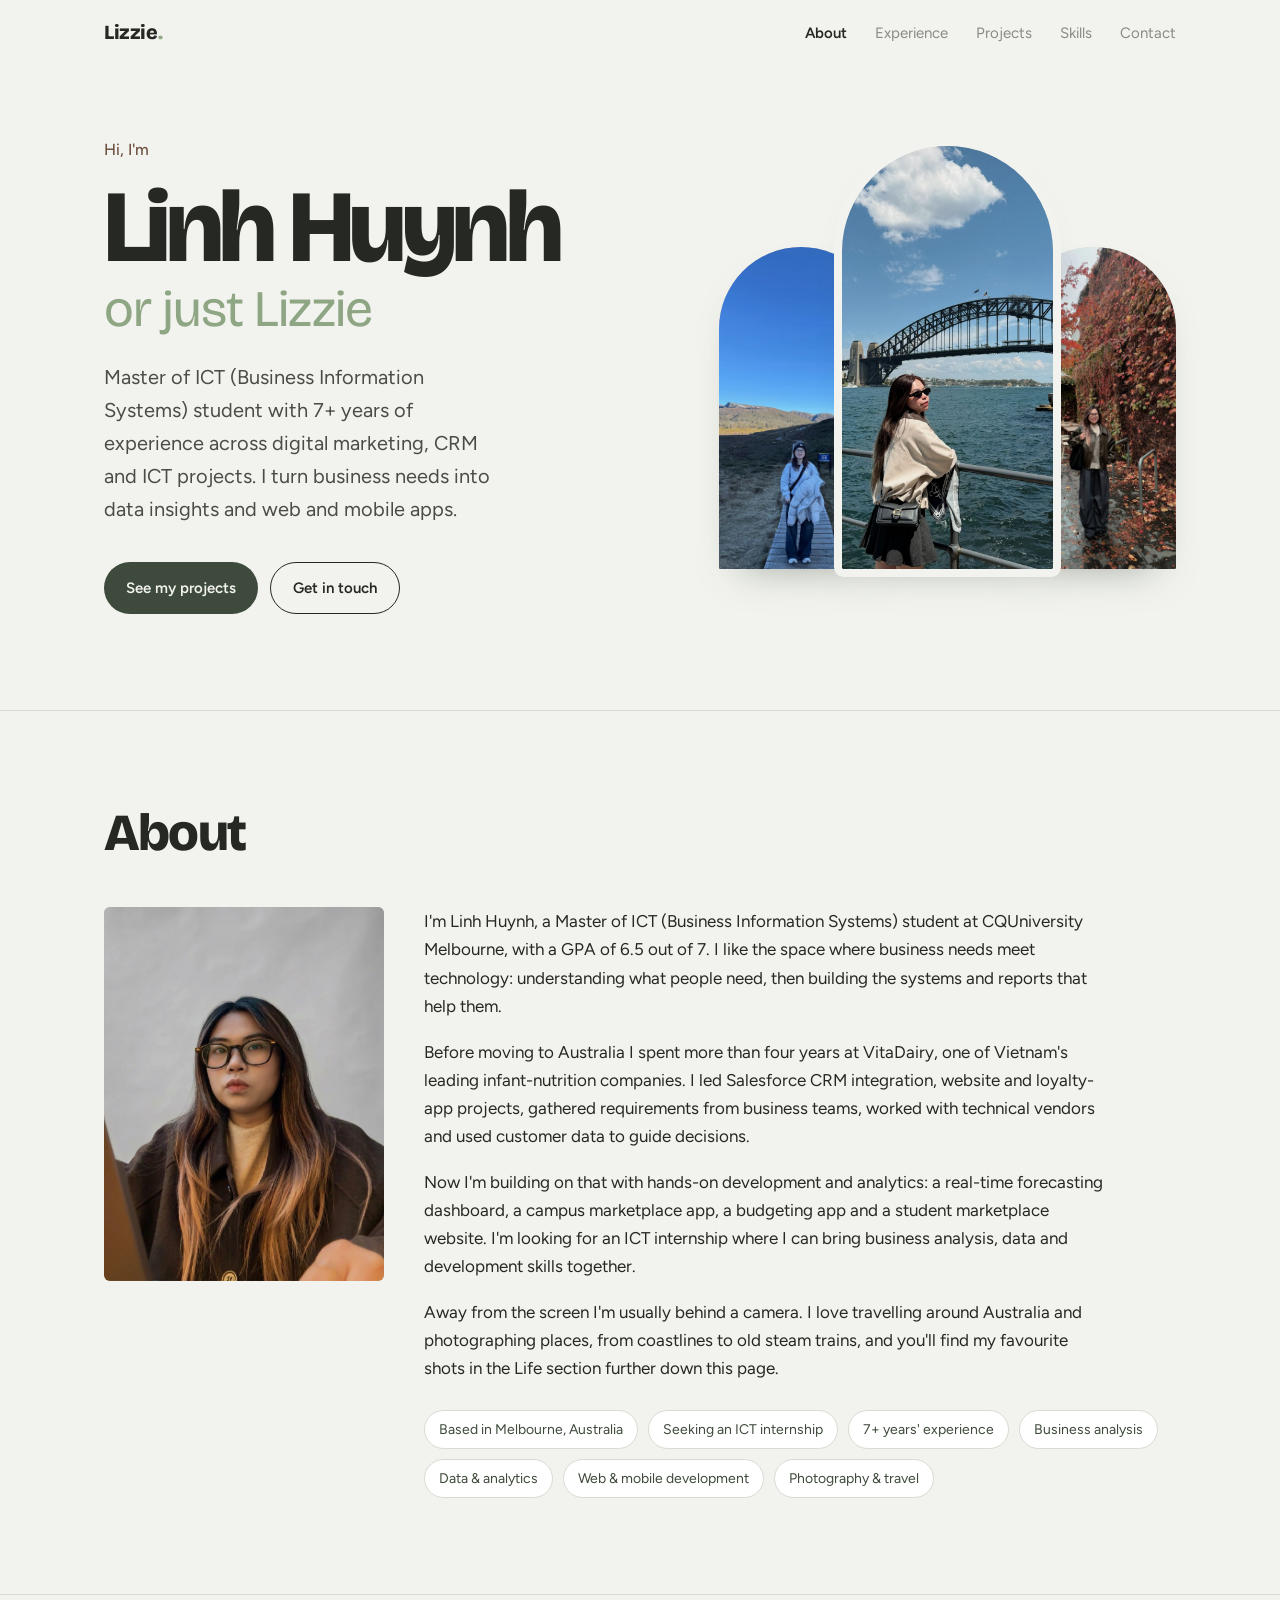
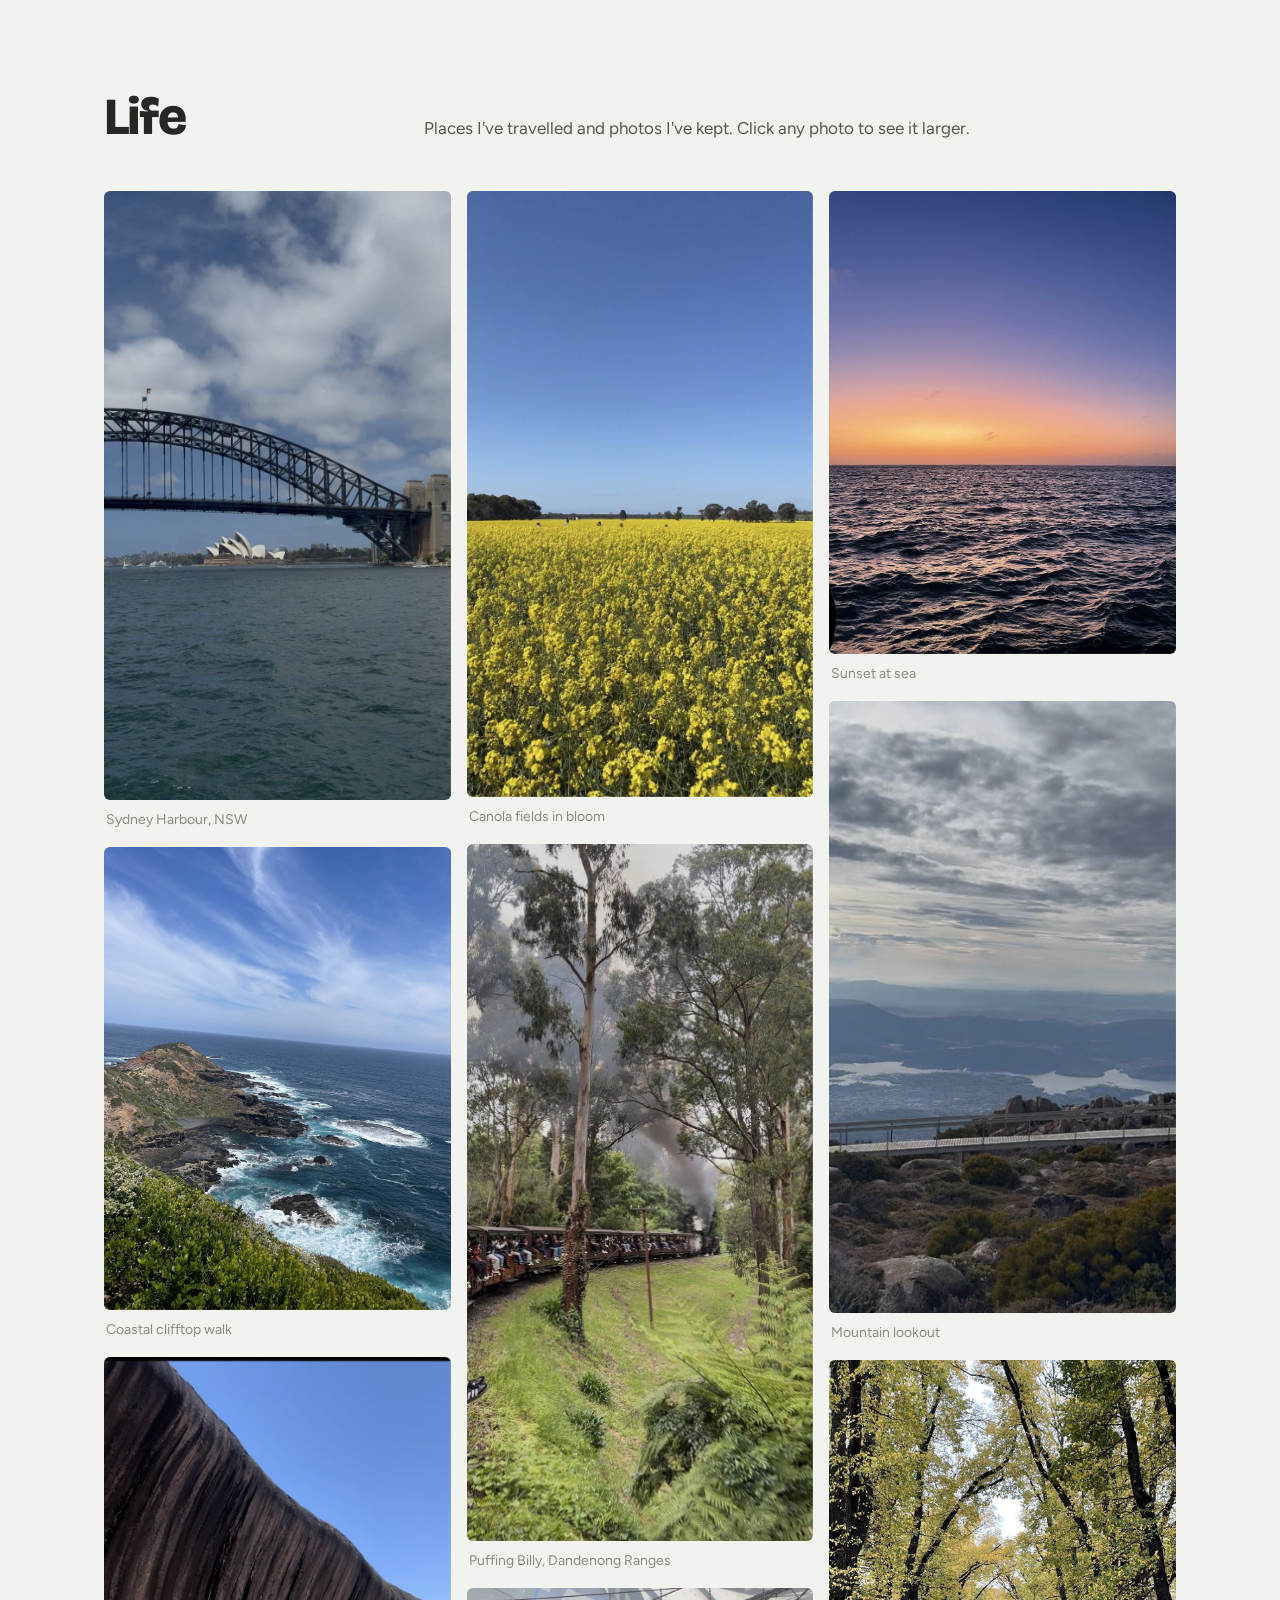
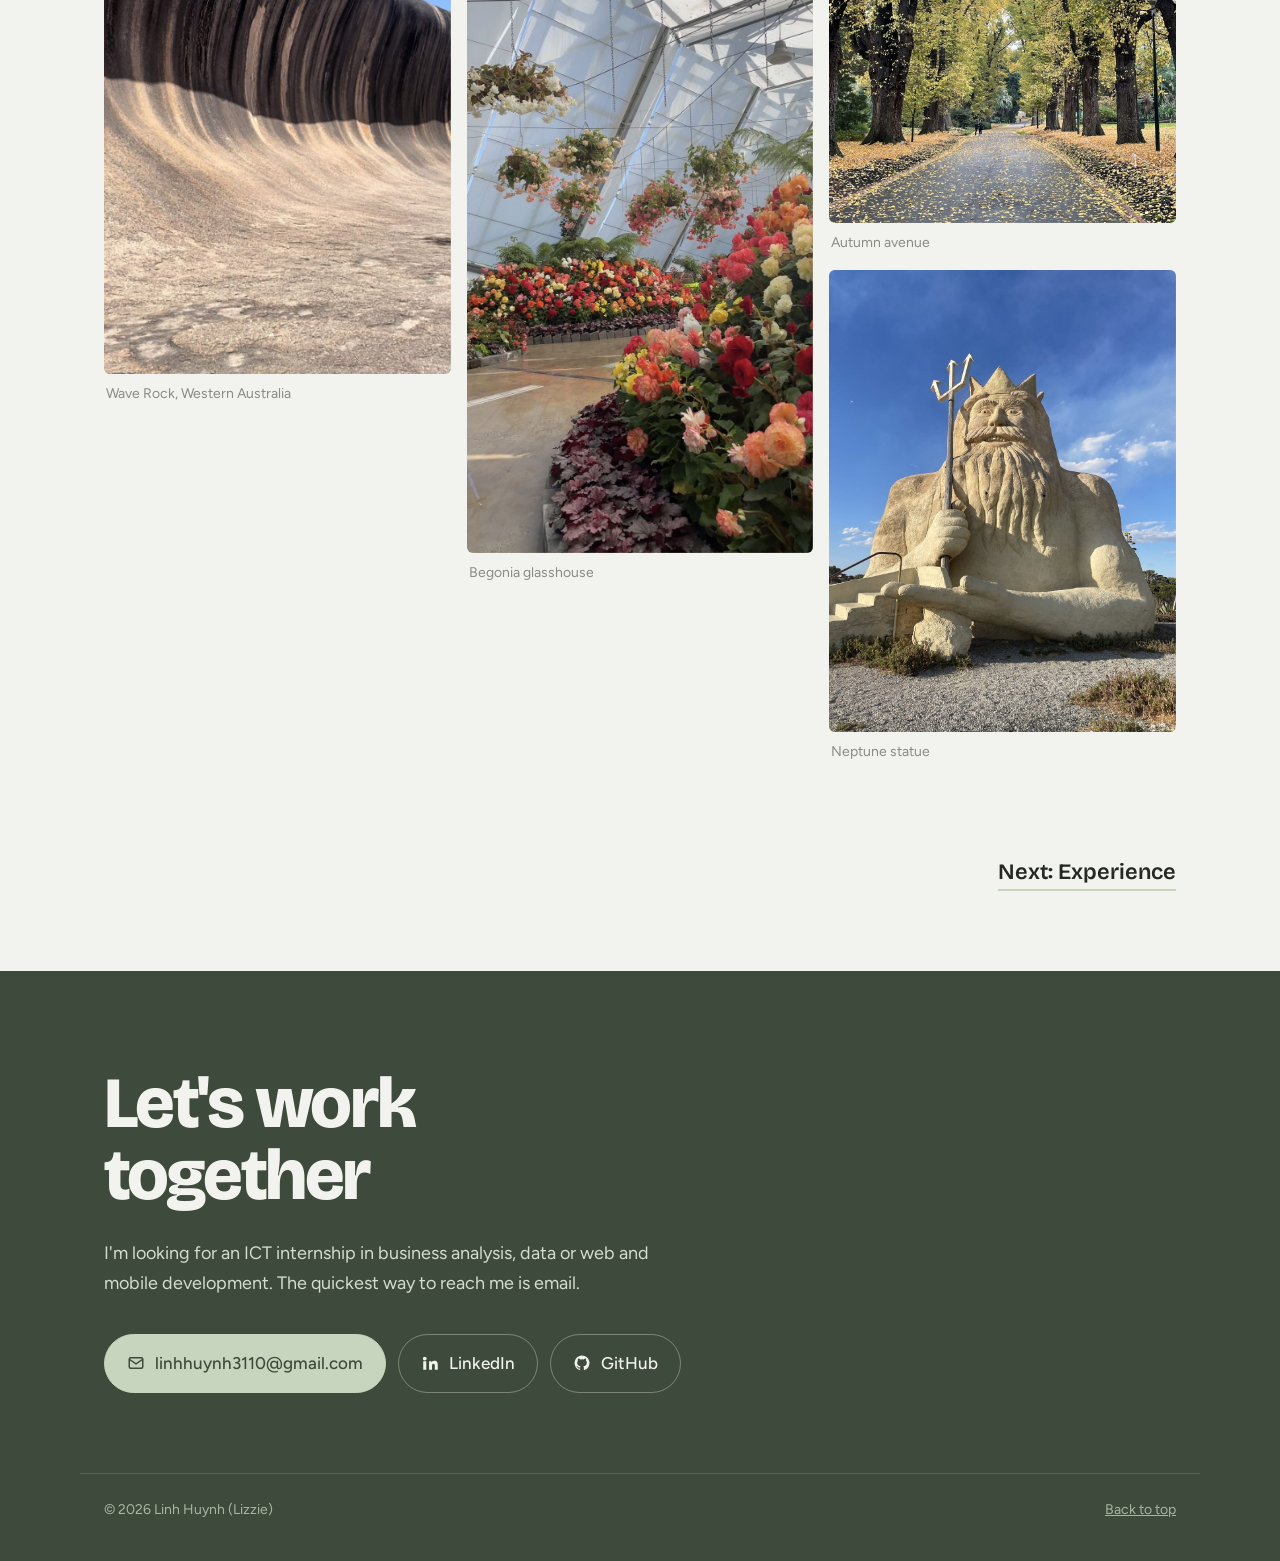
==== index.html @ e629312e "Add portfolio website Co-Authored-By: Claude Opus 5.5 <noreply@anthropic.com> Claude-Session: https:" ====
<!DOCTYPE html>
<html lang="en">
<head>
<meta charset="UTF-8">
<meta name="viewport" content="width=device-width, initial-scale=1">
<title>Linh Huynh (Lizzie) — Information Systems</title>
<meta name="description" content="Linh Huynh (Lizzie), Master of ICT (Business Information Systems) student in Melbourne: business analysis, data analytics, web and mobile development.">
<link rel="preconnect" href="https://fonts.googleapis.com">
<link rel="preconnect" href="https://fonts.gstatic.com" crossorigin>
<link href="https://fonts.googleapis.com/css2?family=Bricolage+Grotesque:opsz,wght@12..96,400;12..96,600;12..96,800&family=Figtree:wght@400;500;600&display=swap" rel="stylesheet">
<link rel="stylesheet" href="styles.css">
</head>
<body>

<header class="top" id="top">
  <nav class="wrap nav" aria-label="Main">
    <a class="logo" href="index.html">Lizzie<span>.</span></a>
    <button class="menu-btn" aria-expanded="false" aria-controls="menu">Menu</button>
    <ul id="menu">
      <li><a href="index.html" aria-current="page">About</a></li>
      <li><a href="experience.html">Experience</a></li>
      <li><a href="projects.html">Projects</a></li>
      <li><a href="skills.html">Skills</a></li>
      <li><a href="#contact">Contact</a></li>
    </ul>
  </nav>
</header>

<main>
  <section class="hero" id="home">
    <div class="wrap hero-grid">
      <div>
        <p class="hello">Hi, I'm</p>
        <h1>Linh Huynh <span class="nick">or just Lizzie</span></h1>
        <p class="lede">Master of ICT (Business Information Systems) student with 7+ years of experience across digital marketing, CRM and ICT projects. I turn business needs into data insights and web and mobile apps.</p>
        <div class="btns">
          <a class="btn primary" href="projects.html">See my projects</a>
          <a class="btn ghost" href="#contact">Get in touch</a>
        </div>
      </div>
      <!-- Replace these three with your favourite photos (put files in an /images folder) -->
      <div class="stack" aria-hidden="true">
        <div class="ph p1"><img src="images/lizzie-sydney.jpg" alt="" style="object-position:38% 50%"></div>
        <div class="ph p2 tone-b"><img src="images/lizzie-mountain.jpg" alt="" style="object-position:50% 60%"></div>
        <div class="ph p3 tone-g"><img src="images/lizzie-autumn.jpg" alt="" style="object-position:50% 55%"></div>
      </div>
    </div>
  </section>

  <section class="block" id="about">
    <div class="wrap">
      <div class="sec-head"><h2>About</h2></div>
      <div class="about-grid">
        <div class="ph tone-b"><img src="images/lizzie.jpg" alt="Portrait of Linh Huynh" style="object-position:50% 35%"></div>
        <div class="about-text">
          <p>I'm Linh Huynh, a Master of ICT (Business Information Systems) student at CQUniversity Melbourne, with a GPA of 6.5 out of 7. I like the space where business needs meet technology: understanding what people need, then building the systems and reports that help them.</p>
          <p>Before moving to Australia I spent more than four years at VitaDairy, one of Vietnam's leading infant-nutrition companies. I led Salesforce CRM integration, website and loyalty-app projects, gathered requirements from business teams, worked with technical vendors and used customer data to guide decisions.</p>
          <p>Now I'm building on that with hands-on development and analytics: a real-time forecasting dashboard, a campus marketplace app, a budgeting app and a student marketplace website. I'm looking for an ICT internship where I can bring business analysis, data and development skills together.</p>
          <p>Away from the screen I'm usually behind a camera. I love travelling around Australia and photographing places, from coastlines to old steam trains, and you'll find my favourite shots in the Life section further down this page.</p>
          <div class="facts">
            <span>Based in Melbourne, Australia</span>
            <span>Seeking an ICT internship</span>
            <span>7+ years' experience</span>
            <span>Business analysis</span>
            <span>Data &amp; analytics</span>
            <span>Web &amp; mobile development</span>
            <span>Photography &amp; travel</span>
          </div>
        </div>
      </div>
    </div>
  </section>

  <section class="block" id="life">
    <div class="wrap">
      <div class="sec-head"><h2>Life</h2><p>Places I've travelled and photos I've kept. Click any photo to see it larger.</p></div>
      <!-- EDIT: change any caption to the exact place. To add a photo, copy a <figure> line. -->
      <div class="gallery">
        <figure><div class="ph"><img src="images/travel-sydney.jpg" alt="Sydney Harbour Bridge and Opera House from the water"></div><figcaption>Sydney Harbour, NSW</figcaption></figure>
        <figure><div class="ph"><img src="images/travel-coast.jpg" alt="Rocky headland and blue ocean under wispy clouds"></div><figcaption>Coastal clifftop walk</figcaption></figure>
        <figure><div class="ph"><img src="images/travel-wave-rock.jpg" alt="Curved striped granite wall of Wave Rock against blue sky"></div><figcaption>Wave Rock, Western Australia</figcaption></figure>
        <figure><div class="ph"><img src="images/travel-canola.jpg" alt="Bright yellow canola field under a clear blue sky"></div><figcaption>Canola fields in bloom</figcaption></figure>
        <figure><div class="ph"><img src="images/travel-puffing-billy.jpg" alt="Steam train curving through tall gum trees and ferns"></div><figcaption>Puffing Billy, Dandenong Ranges</figcaption></figure>
        <figure><div class="ph"><img src="images/travel-begonias.jpg" alt="Glasshouse filled with hanging baskets and beds of begonias"></div><figcaption>Begonia glasshouse</figcaption></figure>
        <figure><div class="ph"><img src="images/travel-sunset.jpg" alt="Orange sunset glow over a dark rippling sea"></div><figcaption>Sunset at sea</figcaption></figure>
        <figure><div class="ph"><img src="images/travel-lookout.jpg" alt="Mountain lookout over a river and hills under grey cloud"></div><figcaption>Mountain lookout</figcaption></figure>
        <figure><div class="ph"><img src="images/travel-avenue.jpg" alt="Avenue of tall trees with autumn leaves on the road"></div><figcaption>Autumn avenue</figcaption></figure>
        <figure><div class="ph"><img src="images/travel-neptune.jpg" alt="Giant sculpted Neptune statue holding a trident"></div><figcaption>Neptune statue</figcaption></figure>
      </div>
    </div>
  </section>

  <div class="wrap next"><a href="experience.html">Next: Experience</a></div>

  <section class="contact contact-end" id="contact">
    <div class="wrap">
      <h2>Let's work together</h2>
      <p>I'm looking for an ICT internship in business analysis, data or web and mobile development. The quickest way to reach me is email.</p>
      <div class="links">
        <a class="mail" href="mailto:linhhuynh3110@gmail.com">
          <svg viewBox="0 0 24 24" fill="none" stroke="currentColor" stroke-width="2"><rect x="3" y="5" width="18" height="14" rx="2"/><path d="m3 7 9 6 9-6"/></svg>
          linhhuynh3110@gmail.com
        </a>
        <a href="https://www.linkedin.com/in/linh-huynh-524731154" target="_blank" rel="noopener">
          <svg viewBox="0 0 24 24" fill="currentColor"><path d="M4.98 3.5a2.5 2.5 0 1 1 0 5 2.5 2.5 0 0 1 0-5ZM3 9.5h4V21H3V9.5Zm7 0h3.8v1.6h.05c.53-1 1.83-2.05 3.77-2.05 4.03 0 4.78 2.65 4.78 6.1V21h-4v-5.1c0-1.22-.02-2.79-1.7-2.79-1.7 0-1.96 1.33-1.96 2.7V21h-4V9.5Z"/></svg>
          LinkedIn
        </a>
        <a href="https://github.com/linhhuynh3110" target="_blank" rel="noopener">
          <svg viewBox="0 0 24 24" fill="currentColor"><path d="M12 2a10 10 0 0 0-3.16 19.49c.5.09.68-.22.68-.48v-1.7c-2.78.6-3.37-1.34-3.37-1.34-.45-1.16-1.11-1.47-1.11-1.47-.91-.62.07-.6.07-.6 1 .07 1.53 1.03 1.53 1.03.9 1.52 2.34 1.08 2.91.83.09-.65.35-1.08.63-1.33-2.22-.25-4.55-1.11-4.55-4.94 0-1.09.39-1.98 1.03-2.68-.1-.25-.45-1.27.1-2.65 0 0 .84-.27 2.75 1.02a9.56 9.56 0 0 1 5 0c1.91-1.29 2.75-1.02 2.75-1.02.55 1.38.2 2.4.1 2.65.64.7 1.03 1.59 1.03 2.68 0 3.84-2.34 4.68-4.57 4.93.36.31.68.92.68 1.85v2.74c0 .27.18.58.69.48A10 10 0 0 0 12 2Z"/></svg>
          GitHub
        </a>
      </div>
    </div>
  </section>
</main>

<footer>
  <div class="wrap">
    <span>© <span class="yr">2026</span> Linh Huynh (Lizzie)</span>
    <a href="#top">Back to top</a>
  </div>
</footer>

<div class="lightbox" id="lightbox" role="dialog" aria-modal="true" aria-label="Photo viewer">
  <button type="button" id="lb-close">Close</button>
  <div class="ph"><span class="hint" id="lb-hint"></span><img id="lb-img" alt=""></div>
  <p id="lb-cap"></p>
</div>

<script src="script.js"></script>
</body>
</html>
---- styles.css ----
:root{
  --paper:#F2F3EE;      /* cool off-white */
  --sage:#C7D5BF;       /* pastel green */
  --sage-deep:#8FA684;
  --moss:#3E4A3B;       /* deep green for text accents */
  --walnut:#6E5140;     /* brown */
  --stone:#8B8A84;      /* grey */
  --ink:#262824;
  --line:#D9DBD2;
  --display:"Bricolage Grotesque", system-ui, sans-serif;
  --body:"Figtree", system-ui, sans-serif;
  --wrap:1120px;
}
*{box-sizing:border-box;margin:0;padding:0}
html{scroll-behavior:smooth}
@media (prefers-reduced-motion:reduce){html{scroll-behavior:auto}*{transition:none!important;animation:none!important}}
body{background:var(--paper);color:var(--ink);font:400 17px/1.65 var(--body);-webkit-font-smoothing:antialiased}
img{display:block;max-width:100%}
a{color:inherit}
:focus-visible{outline:2px solid var(--walnut);outline-offset:3px;border-radius:4px}
.wrap{max-width:var(--wrap);margin:0 auto;padding:0 24px}

/* ---------- nav ---------- */
header.top{position:sticky;top:0;z-index:20;background:rgba(242,243,238,.88);backdrop-filter:blur(10px);border-bottom:1px solid transparent;transition:border-color .2s}
header.top.scrolled{border-color:var(--line)}
.nav{display:flex;align-items:center;justify-content:space-between;height:64px}
.logo{font:800 20px/1 var(--display);text-decoration:none;letter-spacing:-.02em}
.logo span{color:var(--sage-deep)}
.nav ul{display:flex;gap:28px;list-style:none}
.nav ul a{text-decoration:none;font-size:15px;color:var(--stone);transition:color .15s}
.nav ul a:hover{color:var(--ink)}
.menu-btn{display:none;background:none;border:1px solid var(--line);border-radius:8px;padding:8px 12px;font:500 14px var(--body);cursor:pointer;color:var(--ink)}

/* ---------- hero ---------- */
.hero{padding:72px 0 96px}
.hero-grid{display:grid;grid-template-columns:1.1fr .9fr;gap:56px;align-items:center}
.hello{font-size:16px;color:var(--walnut);font-weight:500;margin-bottom:18px}
h1{font:800 clamp(52px,8vw,104px)/.92 var(--display);letter-spacing:-.045em;margin-bottom:28px}
h1 .nick{display:block;font-weight:400;color:var(--sage-deep);font-size:.5em;letter-spacing:-.02em;margin-top:10px}
.lede{font-size:20px;max-width:30ch;color:#4a4c46;margin-bottom:36px}
.btns{display:flex;flex-wrap:wrap;gap:12px}
.btn{display:inline-flex;align-items:center;gap:8px;padding:13px 22px;border-radius:999px;text-decoration:none;font-weight:600;font-size:15px;transition:background .15s,color .15s}
.btn.primary{background:var(--moss);color:var(--paper)}
.btn.primary:hover{background:var(--ink)}
.btn.ghost{border:1.5px solid var(--ink)}
.btn.ghost:hover{background:var(--ink);color:var(--paper)}

/* hero photo stack — the one bold moment */
.stack{position:relative;height:460px}
.stack .ph{position:absolute;border-radius:6px;box-shadow:0 18px 40px -18px rgba(62,74,59,.45);border:8px solid #fff}
.stack .p1{width:62%;height:78%;right:4%;top:0;transform:rotate(3deg)}
.stack .p2{width:52%;height:58%;left:0;bottom:0;transform:rotate(-4deg)}
.stack .p3{width:34%;height:34%;right:0;bottom:-4%;transform:rotate(6deg)}
.stack .ph{animation:settle .9s cubic-bezier(.2,.8,.2,1) both}
.stack .p2{animation-delay:.12s}.stack .p3{animation-delay:.24s}
@keyframes settle{from{opacity:0;transform:translateY(24px) rotate(0)}}

/* photo placeholder: shows tone + filename until a real image loads */
.ph{overflow:hidden;background:var(--sage);position:relative}
.ph.tone-b{background:#D8C7B8}.ph.tone-g{background:#D5D5CF}
.ph img{width:100%;height:100%;object-fit:cover;position:relative;z-index:1}
.ph img.missing{display:none}
.ph .hint{position:absolute;inset:0;display:grid;place-items:center;text-align:center;padding:12px;font-size:12px;color:rgba(38,40,36,.55);line-height:1.4}

/* ---------- sections ---------- */
section.block{padding:96px 0;border-top:1px solid var(--line)}
.sec-head{display:grid;grid-template-columns:280px 1fr;gap:40px;margin-bottom:48px;align-items:baseline}
h2{font:800 clamp(34px,4.4vw,52px)/1 var(--display);letter-spacing:-.035em}
.sec-head p{color:#55574f;max-width:60ch}

/* about */
.about-grid{display:grid;grid-template-columns:280px 1fr;gap:40px}
.about-grid .ph{aspect-ratio:3/4;border-radius:6px}
.about-text p{max-width:62ch;margin-bottom:18px}
.facts{display:flex;flex-wrap:wrap;gap:10px;margin-top:28px}
.facts span{background:#fff;border:1px solid var(--line);padding:7px 14px;border-radius:999px;font-size:14px;color:var(--moss)}

/* experience — a real timeline, so a vertical line is earned */
.timeline{list-style:none;margin-left:320px;border-left:2px solid var(--sage)}
.timeline li{position:relative;padding:0 0 44px 32px}
.timeline li:last-child{padding-bottom:0}
.timeline li::before{content:"";position:absolute;left:-8px;top:8px;width:14px;height:14px;border-radius:50%;background:var(--paper);border:3px solid var(--sage-deep)}
.when{font-size:14px;color:var(--walnut);font-weight:600}
.timeline h3{font:600 22px/1.3 var(--display);letter-spacing:-.01em;margin:4px 0 2px}
.org{color:var(--stone);font-size:15px;margin-bottom:10px}
.timeline p{max-width:62ch;color:#4a4c46}
.points{list-style:none;max-width:64ch}
.points li{position:relative;padding:0 0 6px 18px;color:#4a4c46}
.points li::before{content:"";position:absolute;left:0;top:.72em;width:7px;height:2px;background:var(--sage-deep)}
.meta{font-size:14px;color:var(--stone);margin:-4px 0 10px!important}
.edu{margin:64px 0 0 320px}
.edu-title{font:600 18px var(--display);margin-bottom:20px;padding-bottom:10px;border-bottom:2px solid var(--sage)}
.edu-grid{display:grid;grid-template-columns:1fr 1fr;gap:40px}
.edu h4{font:600 19px/1.3 var(--display);margin:4px 0 2px}
.edu p:last-child{font-size:15px;color:#55574f}

/* projects */
.projects{display:grid;grid-template-columns:repeat(3,1fr);gap:28px}
.project{text-decoration:none;display:flex;flex-direction:column}
.project > .ph,.project .shots{aspect-ratio:4/3;border-radius:6px;margin-bottom:18px;transition:transform .25s}
.project:hover > .ph,.project:hover .shots{transform:translateY(-4px)}
.ph.top img{object-position:top}
.ph.fit{background:#fff;padding:14px}
.ph.fit img{object-fit:contain}
.ph.fit.soft{background:#F1E6E1}
.ph.fit.dark{background:#1E1C26;padding:10px}
.shots{display:grid;gap:10px;overflow:hidden}
.shots.phones{grid-template-columns:1fr 1fr;background:var(--sage);padding:14px;border-radius:6px}
.shots .ph{border-radius:6px;min-height:0}
.projects{grid-template-columns:repeat(3,1fr)}
.project.feature{grid-column:1/-1;display:grid;grid-template-columns:1.4fr 1fr;gap:40px;align-items:center;margin-bottom:24px}
.project.feature .shots{aspect-ratio:auto;grid-template-rows:auto auto;margin-bottom:0;background:var(--sage);padding:14px}
.project.feature .shots .ph{aspect-ratio:16/9;padding:8px}
.project.feature h3{font-size:28px}
.project.feature .info p{font-size:16px}
.kind{font-size:13px;color:var(--walnut);font-weight:600}
.project h3{font:600 22px/1.25 var(--display);letter-spacing:-.01em;margin:4px 0 8px}
.project p{font-size:15px;color:#55574f;margin-bottom:12px}
.tags{display:flex;flex-wrap:wrap;gap:6px;margin-top:auto}
.tags span{font-size:12px;padding:3px 10px;border-radius:999px;background:var(--sage);color:var(--moss)}

/* skills */
.skills{display:grid;grid-template-columns:repeat(3,1fr);gap:40px;margin-left:320px}
.skills h3{font:600 18px var(--display);margin-bottom:14px;padding-bottom:10px;border-bottom:2px solid var(--sage)}
.skills ul{list-style:none}
.skills li{padding:6px 0;color:#4a4c46}

/* life — gallery */
.filters{display:flex;gap:8px;flex-wrap:wrap;margin:-20px 0 32px 320px}
.filters button{font:500 14px var(--body);padding:8px 16px;border-radius:999px;border:1.5px solid var(--line);background:transparent;color:var(--ink);cursor:pointer}
.filters button[aria-pressed="true"]{background:var(--moss);border-color:var(--moss);color:var(--paper)}
.gallery{columns:3 260px;column-gap:16px}
.gallery figure{break-inside:avoid;margin-bottom:16px;cursor:zoom-in}
.gallery figure[hidden]{display:none}
.gallery .ph{border-radius:6px}
.gallery .ph img{height:auto}
.gallery figcaption{font-size:14px;color:var(--stone);padding:8px 2px 0}

.lightbox{position:fixed;inset:0;background:rgba(38,40,36,.92);display:none;align-items:center;justify-content:center;z-index:50;padding:32px;flex-direction:column;gap:14px}
.lightbox.open{display:flex}
.lightbox .ph{width:min(900px,92vw);height:min(70vh,640px);border-radius:6px}
.lightbox .ph img{object-fit:contain;background:#1e1f1c}
.lightbox p{color:#e6e7e1;font-size:15px}
.lightbox button{position:absolute;top:20px;right:24px;background:none;border:1px solid #777;color:#fff;border-radius:999px;padding:8px 16px;font:500 14px var(--body);cursor:pointer}

/* contact */
.contact{background:var(--moss);color:var(--paper);padding:110px 0;border-top:none}
.contact h2{font-size:clamp(44px,7vw,88px);max-width:12ch;margin-bottom:28px}
.contact p{max-width:48ch;color:#d4dccf;margin-bottom:36px;font-size:18px}
.links{display:flex;flex-wrap:wrap;gap:12px}
.links a{display:inline-flex;gap:10px;align-items:center;text-decoration:none;padding:14px 22px;border-radius:999px;border:1.5px solid rgba(242,243,238,.35);font-weight:500;transition:background .15s,color .15s}
.links a:hover{background:var(--paper);color:var(--moss)}
.links a.mail{background:var(--sage);color:var(--moss);border-color:var(--sage)}
.links svg{width:18px;height:18px}
footer{background:var(--moss);color:#a9b5a3;font-size:14px;padding:0 0 40px}
footer .wrap{border-top:1px solid rgba(242,243,238,.15);padding-top:24px;display:flex;justify-content:space-between;flex-wrap:wrap;gap:8px}

/* ---------- responsive ---------- */
@media (max-width:900px){
  .hero-grid{grid-template-columns:1fr}
  .stack{height:380px;max-width:460px}
  .sec-head,.about-grid{grid-template-columns:1fr;gap:20px}
  .about-grid .ph{max-width:240px}
  .timeline,.skills,.filters,.edu{margin-left:0}
  .edu-grid{grid-template-columns:1fr}
  .filters{margin-top:0}
  .projects{grid-template-columns:1fr 1fr}
  .project.feature{grid-template-columns:1fr;gap:20px}
  .skills{grid-template-columns:1fr 1fr}
}
@media (max-width:640px){
  body{font-size:16px}
  .nav ul{display:none;position:absolute;top:64px;left:0;right:0;background:var(--paper);flex-direction:column;gap:0;border-bottom:1px solid var(--line);padding:8px 24px 16px}
  .nav ul.open{display:flex}
  .nav ul a{display:block;padding:10px 0;font-size:17px}
  .menu-btn{display:block}
  .hero{padding:40px 0 72px}
  .stack{height:320px}
  section.block{padding:72px 0}
  .projects,.skills{grid-template-columns:1fr}
}

/* ---------- multi-page ---------- */
main > section.block:first-child{border-top:none;padding-top:64px}
.page-contact .contact{min-height:calc(100vh - 64px - 64px);display:flex;align-items:center}
.page-contact .contact > .wrap{width:100%}
.next{display:flex;justify-content:flex-end;padding-bottom:80px}
.next a{font:600 22px var(--display);text-decoration:none;border-bottom:2px solid var(--sage);padding-bottom:4px}
.next a:hover{border-color:var(--walnut)}
.nav ul a[aria-current="page"]{color:var(--ink);font-weight:600}
footer.plain{background:transparent;color:var(--stone)}
footer.plain .wrap{border-top-color:var(--line)}
/* intro photos: overlapping arches */
.stack .ph{border:0;border-radius:999px 999px 16px 16px;box-shadow:0 20px 40px -24px rgba(62,74,59,.5)}
.stack .p1{width:46%;height:92%;left:27%;right:auto;top:0;bottom:auto;z-index:2;outline:8px solid var(--paper);transform:none}
.stack .p2{width:36%;height:70%;left:0;top:22%;bottom:auto;z-index:1;transform:none}
.stack .p3{width:36%;height:70%;right:0;left:auto;top:22%;bottom:auto;z-index:1;transform:none}
@keyframes settle{from{opacity:0;transform:translateY(24px)}}
/* experience: career line */
.metro{position:relative;padding-top:56px}
.zones{position:absolute;top:0;left:0;right:0;display:grid;grid-template-columns:1fr 1fr}
.zone{justify-self:start;font-size:13px;font-weight:600;color:var(--walnut);padding:6px 14px;border-radius:999px;background:#fff;border:1px solid var(--line)}
.zones .zone:last-child{margin-left:12px}
.metro::after{content:"";position:absolute;left:50%;top:0;height:240px;border-left:2px dashed var(--sage-deep);pointer-events:none}
.track{position:absolute;left:calc(100%/12);right:calc(100%/12);top:77px;height:10px;border-radius:10px;background:var(--moss)}
.stops{list-style:none;display:grid;grid-template-columns:repeat(6,1fr);position:relative}
.stop-btn{all:unset;box-sizing:border-box;display:flex;flex-direction:column;align-items:center;text-align:center;width:100%;padding:0 8px 12px;cursor:pointer;border-radius:12px}
.stop-btn:focus-visible{outline:2px solid var(--walnut);outline-offset:2px}
.dot{width:28px;height:28px;margin:12px 0 14px;border-radius:50%;background:var(--paper);border:5px solid var(--moss);position:relative;z-index:1;transition:transform .2s,background .2s}
.stu .dot{border-color:var(--walnut)}
.big .dot{width:44px;height:44px;margin:4px 0 6px;background:var(--sage)}
.stop-btn:hover .dot{transform:scale(1.12)}
.stop-btn[aria-pressed="true"] .dot{background:var(--walnut);border-color:var(--walnut);transform:scale(1.15)}
.stu .stop-btn[aria-pressed="true"] .dot{background:var(--moss);border-color:var(--moss)}
.stop-yr{font:800 28px/1 var(--display);letter-spacing:-.02em;margin-bottom:6px}
.stop-title{font:600 15px/1.3 var(--display)}
.stop-org{font-size:13px;color:var(--stone);margin-top:4px}
.stop-btn[aria-pressed="true"] .stop-title{color:var(--walnut)}
.stop-detail{display:none}
.stop-panel{margin-top:28px;background:#fff;border-radius:16px;padding:28px 32px;border-left:5px solid var(--moss);max-width:820px;margin-left:auto;margin-right:auto}
.stop-panel h3{font:600 24px/1.25 var(--display);margin:4px 0 2px}
.stop-panel .org{color:var(--stone);margin-bottom:14px}
.stop-intro{max-width:64ch;margin-bottom:12px}
.key-row{display:flex;gap:18px;justify-content:center;margin-top:18px;font-size:13px;color:var(--stone)}
@media (max-width:760px){
  .metro{padding-top:0}
  .zones,.metro::after,.track,.stop-panel{display:none}
  .stops{grid-template-columns:1fr;border-left:6px solid var(--moss);margin-left:14px}
  .stop{padding:0 0 28px 26px;position:relative}
  .stop.moved{margin-top:28px}
  .stop.moved::before{content:"Moved to Melbourne";position:absolute;top:-30px;left:20px;font-size:12px;font-weight:600;color:var(--walnut)}
  .stop-btn{align-items:flex-start;text-align:left;padding:0;cursor:default}
  .dot,.big .dot{position:absolute;left:-23px;top:-2px;margin:0;width:24px;height:24px}
  .stop-yr{display:none}
  .stop-title,.stop-org{display:none}
  .stop-detail{display:block}
  .stop-detail h3{font:600 19px/1.3 var(--display);margin:2px 0}
  .stop-detail .when{font-size:13px}
}
/* skills: icon cards with logo tags */
.skill-cards{display:grid;grid-template-columns:repeat(3,1fr);gap:16px}
.skill-card{background:#fff;border-radius:16px;padding:26px}
.skill-icon{width:50px;height:50px;border-radius:12px;background:var(--sage);color:var(--moss);display:grid;place-items:center;margin-bottom:16px}
.skill-icon svg{width:26px;height:26px}
.skill-card h3{font:600 20px var(--display);margin-bottom:14px}
.chips{list-style:none;display:flex;flex-wrap:wrap;gap:7px}
.chips li{display:inline-flex;align-items:center;gap:7px;font-size:14px;padding:6px 12px;border-radius:999px;border:1px solid var(--line);color:#3f413b;background:var(--paper)}
.chips svg{width:15px;height:15px;fill:var(--moss);flex:none}
@media (max-width:900px){.skill-cards{grid-template-columns:1fr 1fr}}
@media (max-width:640px){.skill-cards{grid-template-columns:1fr}}
/* projects: device mockups */
.proj-grid{display:grid;grid-template-columns:1fr 1fr;gap:48px 32px}
.stage{border-radius:18px;padding:36px 24px 18px;margin-bottom:20px;display:flex;flex-direction:column;align-items:center;gap:18px}
.stage.sage{background:var(--sage)}.stage.brown{background:#D8C7B8}
.laptop{width:88%}
.laptop .screen{background:#232421;border-radius:12px 12px 0 0;padding:10px 10px 12px;aspect-ratio:16/10}
.laptop .screen img{width:100%;height:100%;object-fit:cover;object-position:top;border-radius:4px;background:#fff}
.laptop .base{height:14px;background:linear-gradient(#cfd0ca,#a9aaa4);border-radius:0 0 14px 14px;margin:0 -7%}
.phone{width:200px;aspect-ratio:9/19;border:9px solid #232421;border-radius:30px;overflow:hidden;background:#232421;box-shadow:0 20px 40px -24px rgba(0,0,0,.5)}
.phone img{width:100%;height:100%;object-fit:cover;object-position:top}
.dev-img{transition:opacity .2s}
.laptop.fit .screen img{object-fit:contain}
.phone.fit img{object-fit:contain;object-position:center}
.phone.dark{background:#1E1C26}.phone.dark img{background:#1E1C26}
.thumbs{display:flex;gap:8px;flex-wrap:wrap;justify-content:center}
.thumb{width:58px;height:40px;padding:0;border:2px solid transparent;border-radius:6px;overflow:hidden;cursor:pointer;background:#fff;opacity:.7;transition:opacity .15s,border-color .15s}
.phone ~ .thumbs .thumb{width:34px;height:58px}
.thumb img{width:100%;height:100%;object-fit:cover;object-position:top}
.thumb:hover{opacity:1}
.thumb[aria-pressed="true"]{border-color:var(--moss);opacity:1}
.proj h3{font:600 26px/1.2 var(--display);letter-spacing:-.01em;margin:4px 0 2px}
.proj > p{color:#4a4c46;margin-bottom:12px;max-width:62ch}
.proj .meta{color:var(--stone)!important;font-size:14px;margin-bottom:10px!important}
.proj-link{display:inline-block;margin-top:14px;font-weight:600;text-decoration:none;border-bottom:2px solid var(--sage);padding-bottom:2px}
.proj-link:hover{border-color:var(--walnut)}
.proj.wide{grid-column:1/-1;display:grid;grid-template-columns:1fr 1fr;gap:32px;align-items:center}
.proj.wide .stage{margin-bottom:0}
.proj-info > p{color:#4a4c46;margin-bottom:12px;max-width:62ch}
.tablet{width:min(360px,90%);aspect-ratio:3/4;border:12px solid #232421;border-radius:28px;overflow:hidden;background:#fff;box-shadow:0 20px 40px -24px rgba(0,0,0,.5)}
.tablet img{width:100%;height:100%;object-fit:contain;background:#fff}
.tablet ~ .thumbs .thumb{width:46px;height:58px}
@media (max-width:900px){.proj-grid{grid-template-columns:1fr}.proj.wide{grid-template-columns:1fr;gap:20px}}
.contact-end{padding:96px 0 80px}
.contact-end h2{font-size:clamp(40px,6vw,72px)}
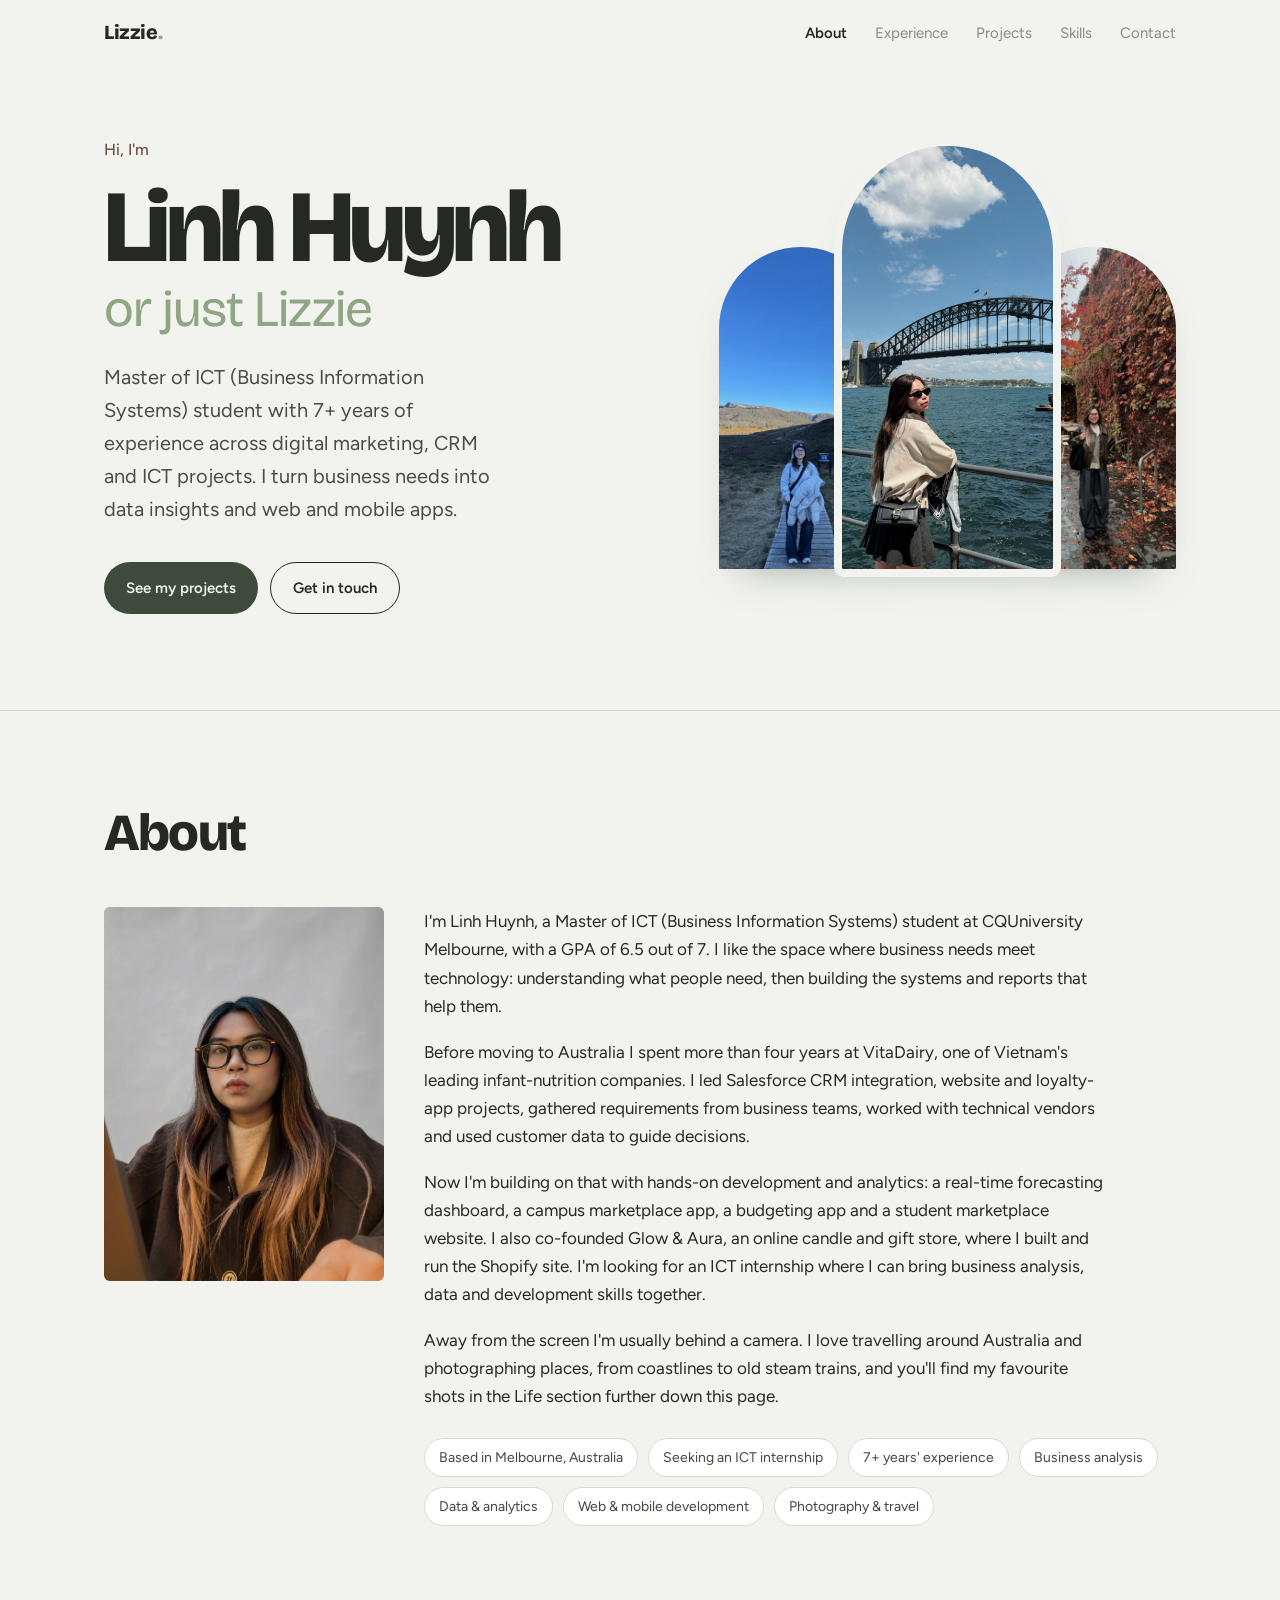
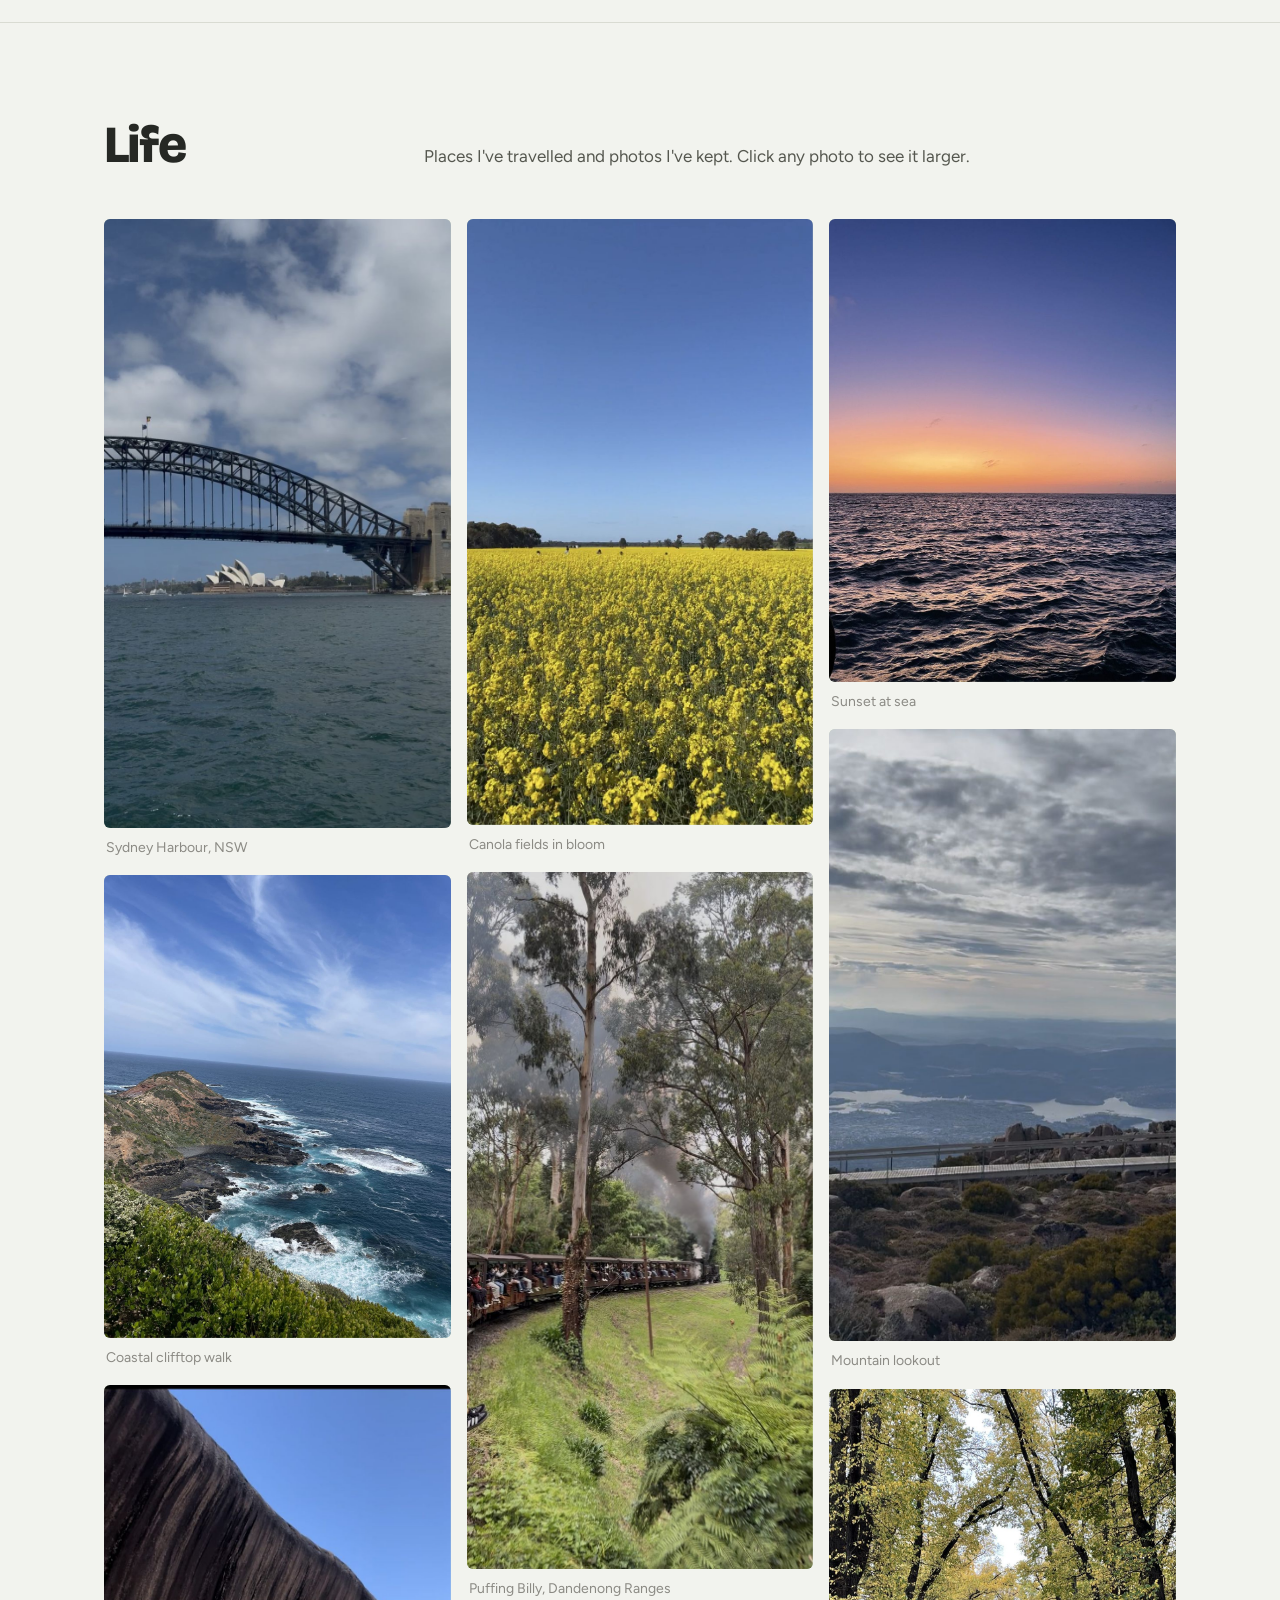
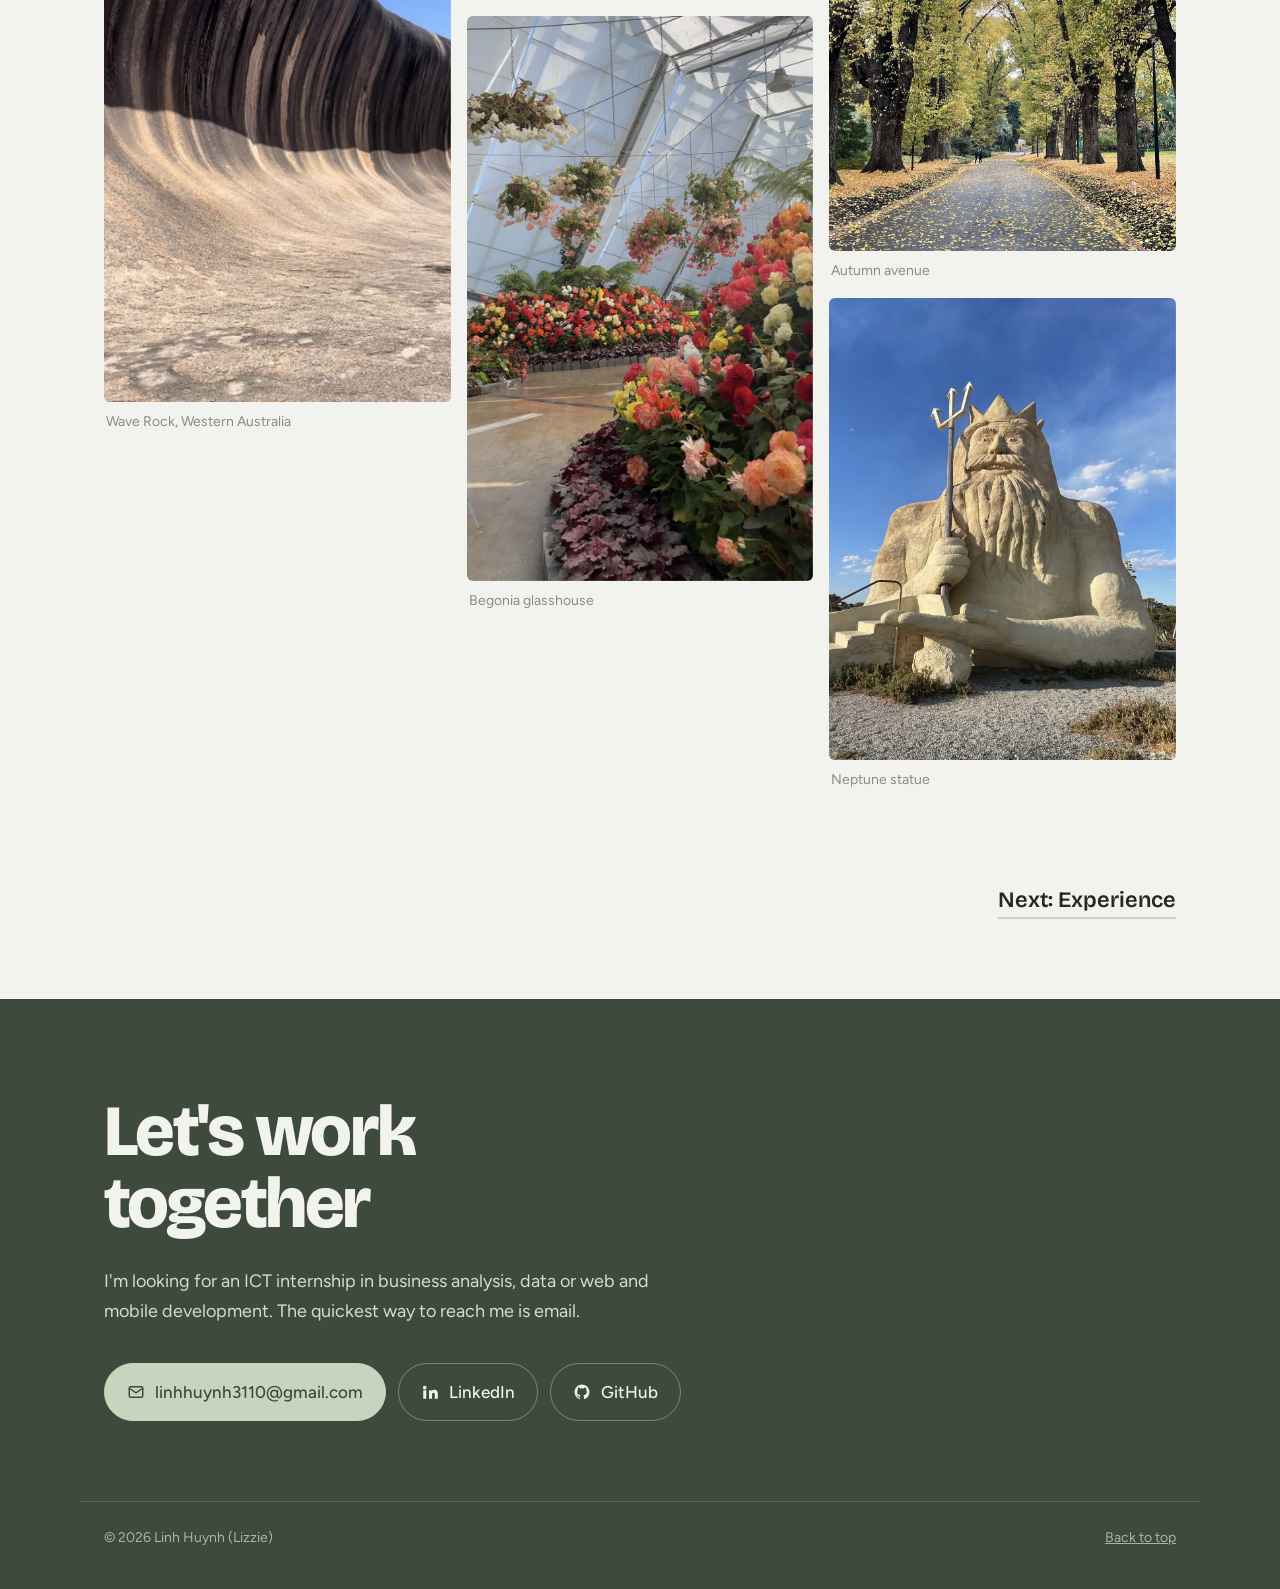
==== commit 12a61a4b: "Add Glow & Aura co-founder role, Shopify skill Co-Authored-By: Claude Opus 5.5 <noreply@anthropic.co" ====
--- a/index.html
+++ b/index.html
@@ -55,7 +55,7 @@
         <div class="about-text">
           <p>I'm Linh Huynh, a Master of ICT (Business Information Systems) student at CQUniversity Melbourne, with a GPA of 6.5 out of 7. I like the space where business needs meet technology: understanding what people need, then building the systems and reports that help them.</p>
           <p>Before moving to Australia I spent more than four years at VitaDairy, one of Vietnam's leading infant-nutrition companies. I led Salesforce CRM integration, website and loyalty-app projects, gathered requirements from business teams, worked with technical vendors and used customer data to guide decisions.</p>
-          <p>Now I'm building on that with hands-on development and analytics: a real-time forecasting dashboard, a campus marketplace app, a budgeting app and a student marketplace website. I'm looking for an ICT internship where I can bring business analysis, data and development skills together.</p>
+          <p>Now I'm building on that with hands-on development and analytics: a real-time forecasting dashboard, a campus marketplace app, a budgeting app and a student marketplace website. I also co-founded Glow &amp; Aura, an online candle and gift store, where I built and run the Shopify site. I'm looking for an ICT internship where I can bring business analysis, data and development skills together.</p>
           <p>Away from the screen I'm usually behind a camera. I love travelling around Australia and photographing places, from coastlines to old steam trains, and you'll find my favourite shots in the Life section further down this page.</p>
           <div class="facts">
             <span>Based in Melbourne, Australia</span>
--- a/styles.css
+++ b/styles.css
@@ -198,12 +198,12 @@
 @keyframes settle{from{opacity:0;transform:translateY(24px)}}
 /* experience: career line */
 .metro{position:relative;padding-top:56px}
-.zones{position:absolute;top:0;left:0;right:0;display:grid;grid-template-columns:1fr 1fr}
+.zones{position:absolute;top:0;left:0;right:0;display:grid;grid-template-columns:3fr 4fr}
 .zone{justify-self:start;font-size:13px;font-weight:600;color:var(--walnut);padding:6px 14px;border-radius:999px;background:#fff;border:1px solid var(--line)}
 .zones .zone:last-child{margin-left:12px}
-.metro::after{content:"";position:absolute;left:50%;top:0;height:240px;border-left:2px dashed var(--sage-deep);pointer-events:none}
-.track{position:absolute;left:calc(100%/12);right:calc(100%/12);top:77px;height:10px;border-radius:10px;background:var(--moss)}
-.stops{list-style:none;display:grid;grid-template-columns:repeat(6,1fr);position:relative}
+.metro::after{content:"";position:absolute;left:calc(100%*3/7);top:0;height:240px;border-left:2px dashed var(--sage-deep);pointer-events:none}
+.track{position:absolute;left:calc(100%/14);right:calc(100%/14);top:77px;height:10px;border-radius:10px;background:var(--moss)}
+.stops{list-style:none;display:grid;grid-template-columns:repeat(7,1fr);position:relative}
 .stop-btn{all:unset;box-sizing:border-box;display:flex;flex-direction:column;align-items:center;text-align:center;width:100%;padding:0 8px 12px;cursor:pointer;border-radius:12px}
 .stop-btn:focus-visible{outline:2px solid var(--walnut);outline-offset:2px}
 .dot{width:28px;height:28px;margin:12px 0 14px;border-radius:50%;background:var(--paper);border:5px solid var(--moss);position:relative;z-index:1;transition:transform .2s,background .2s}
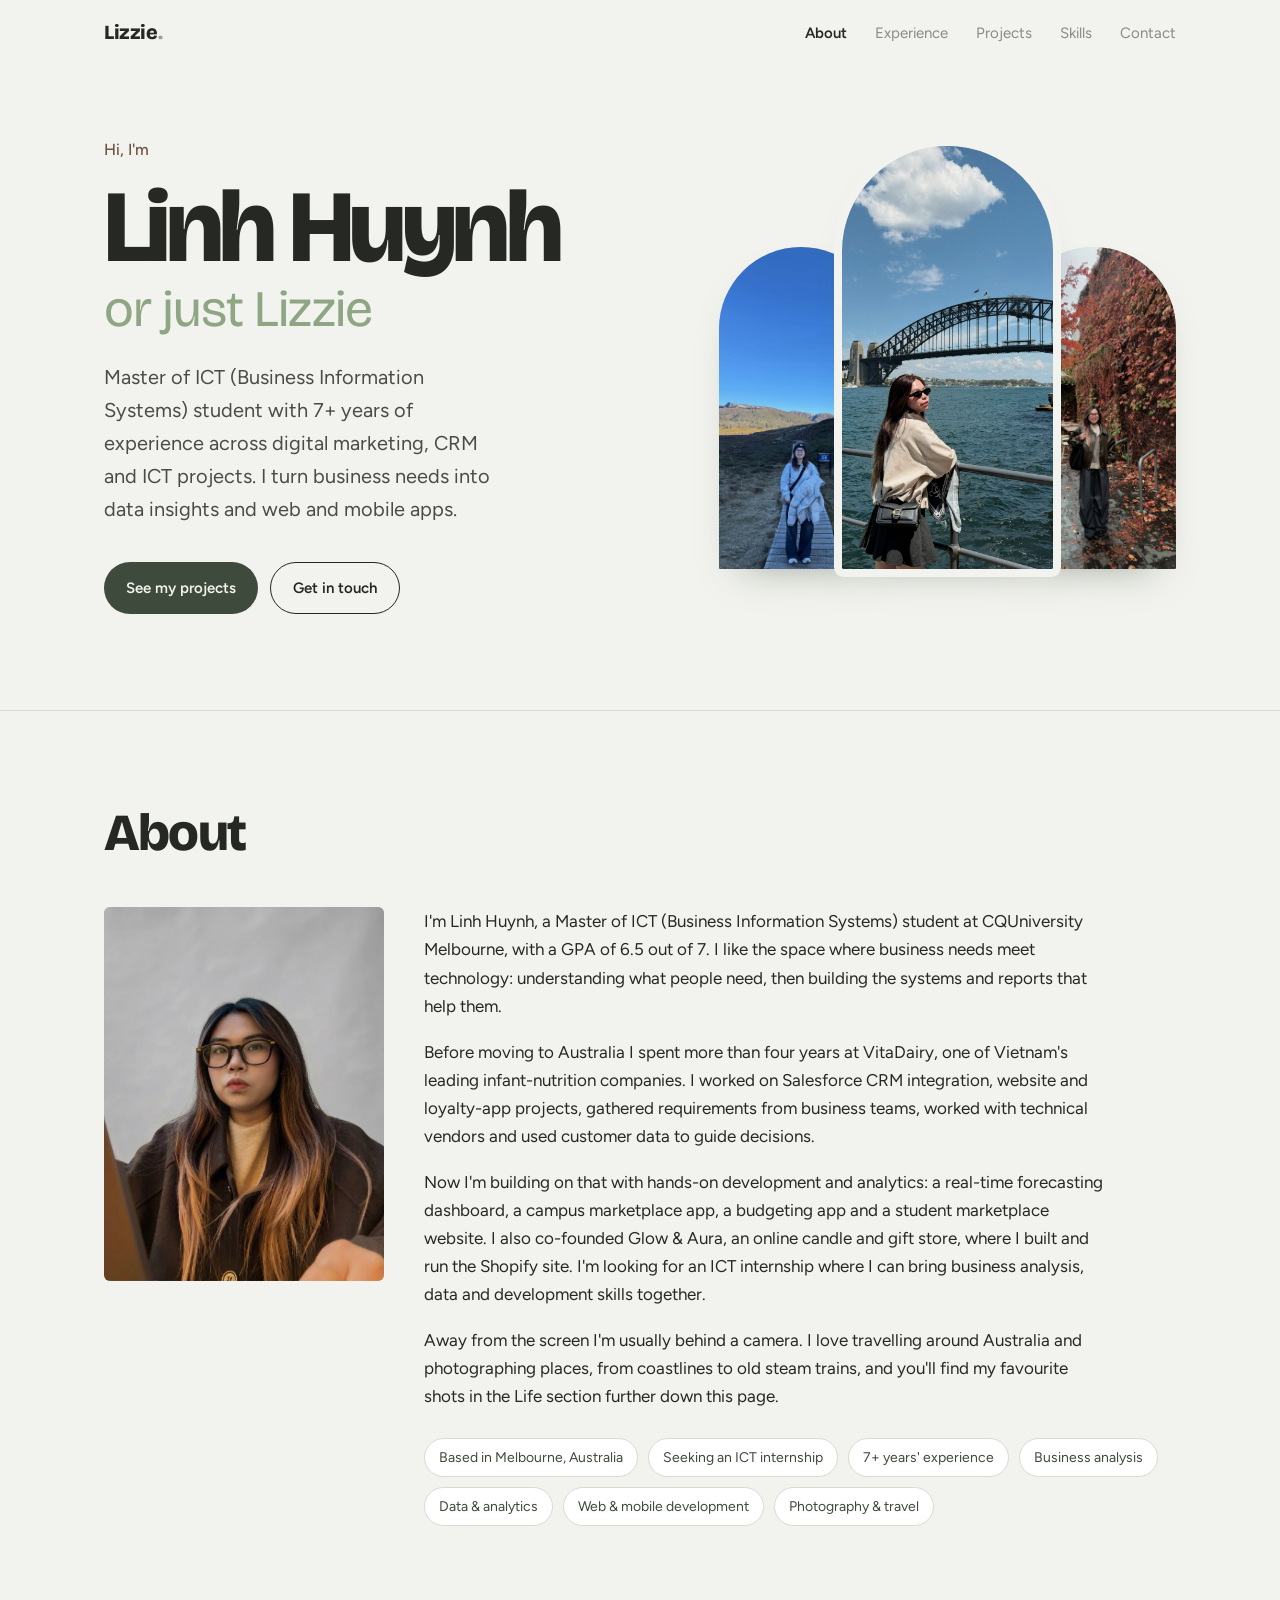
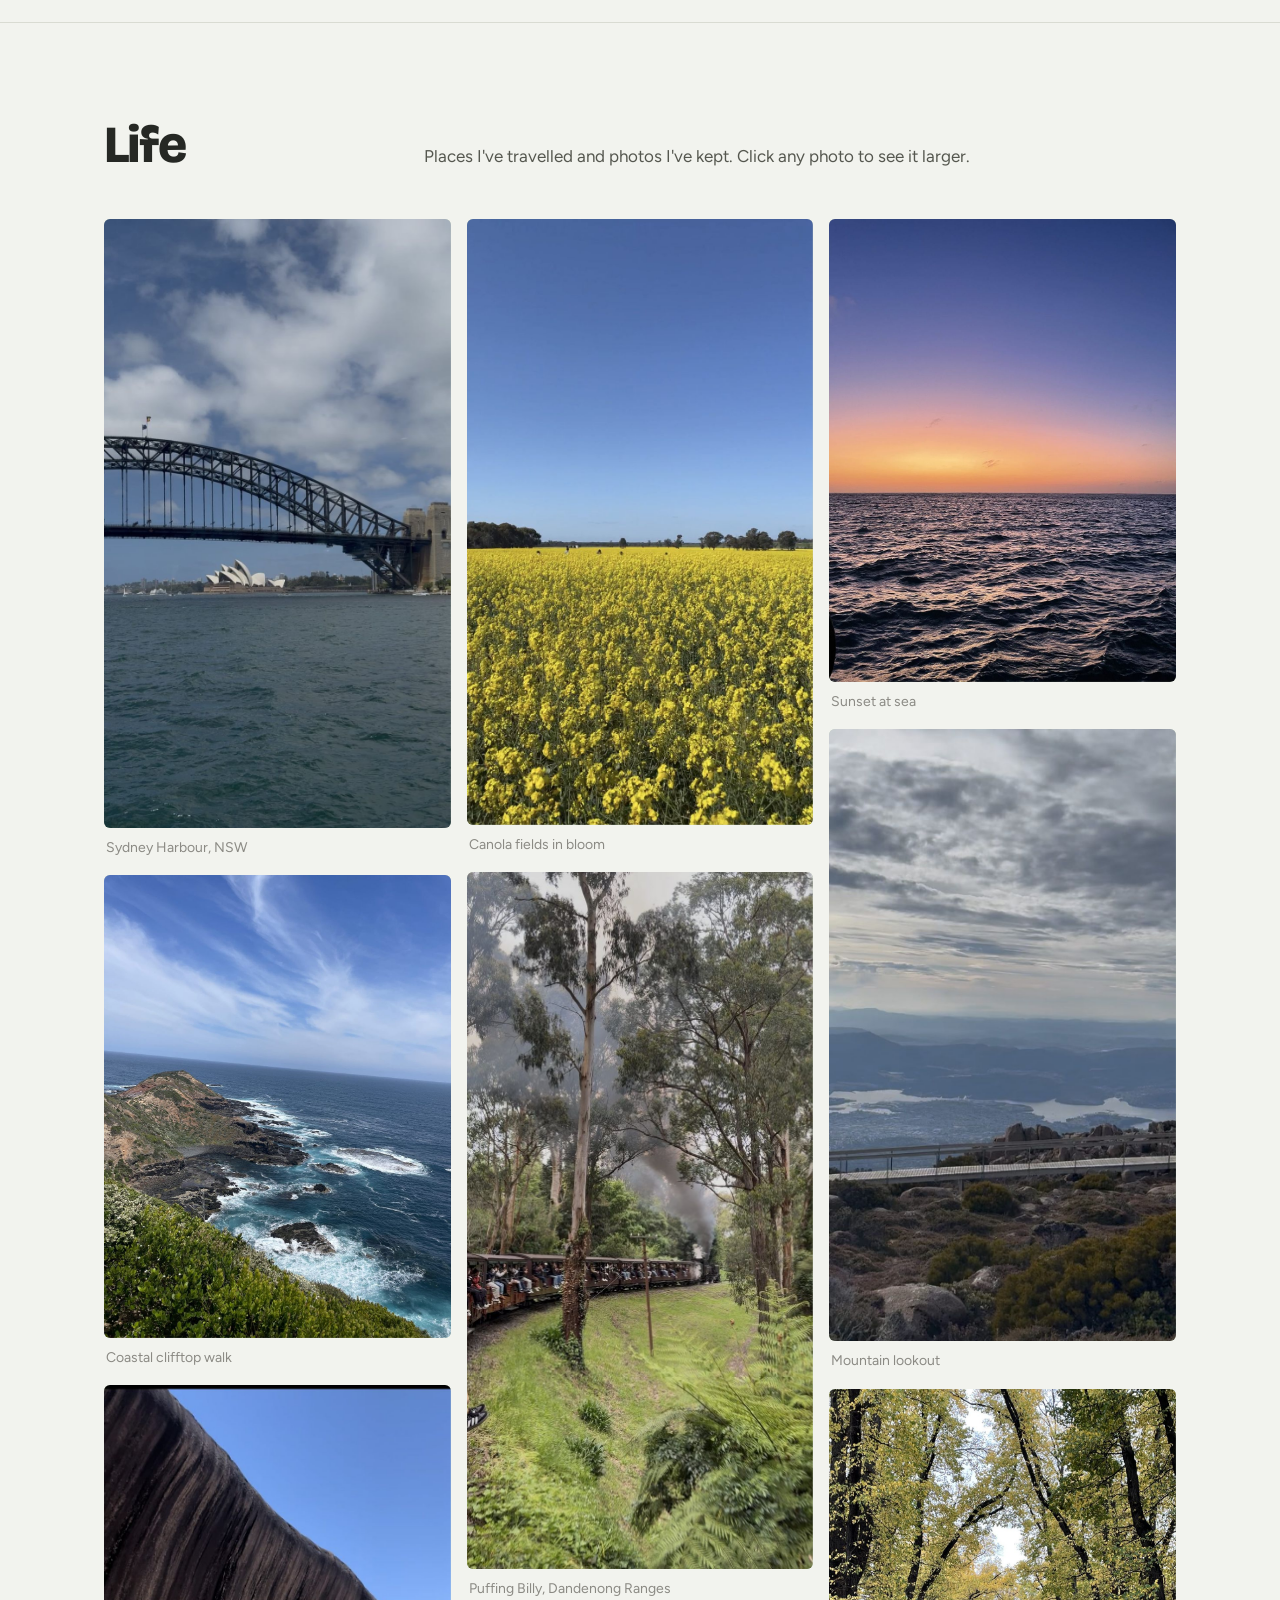
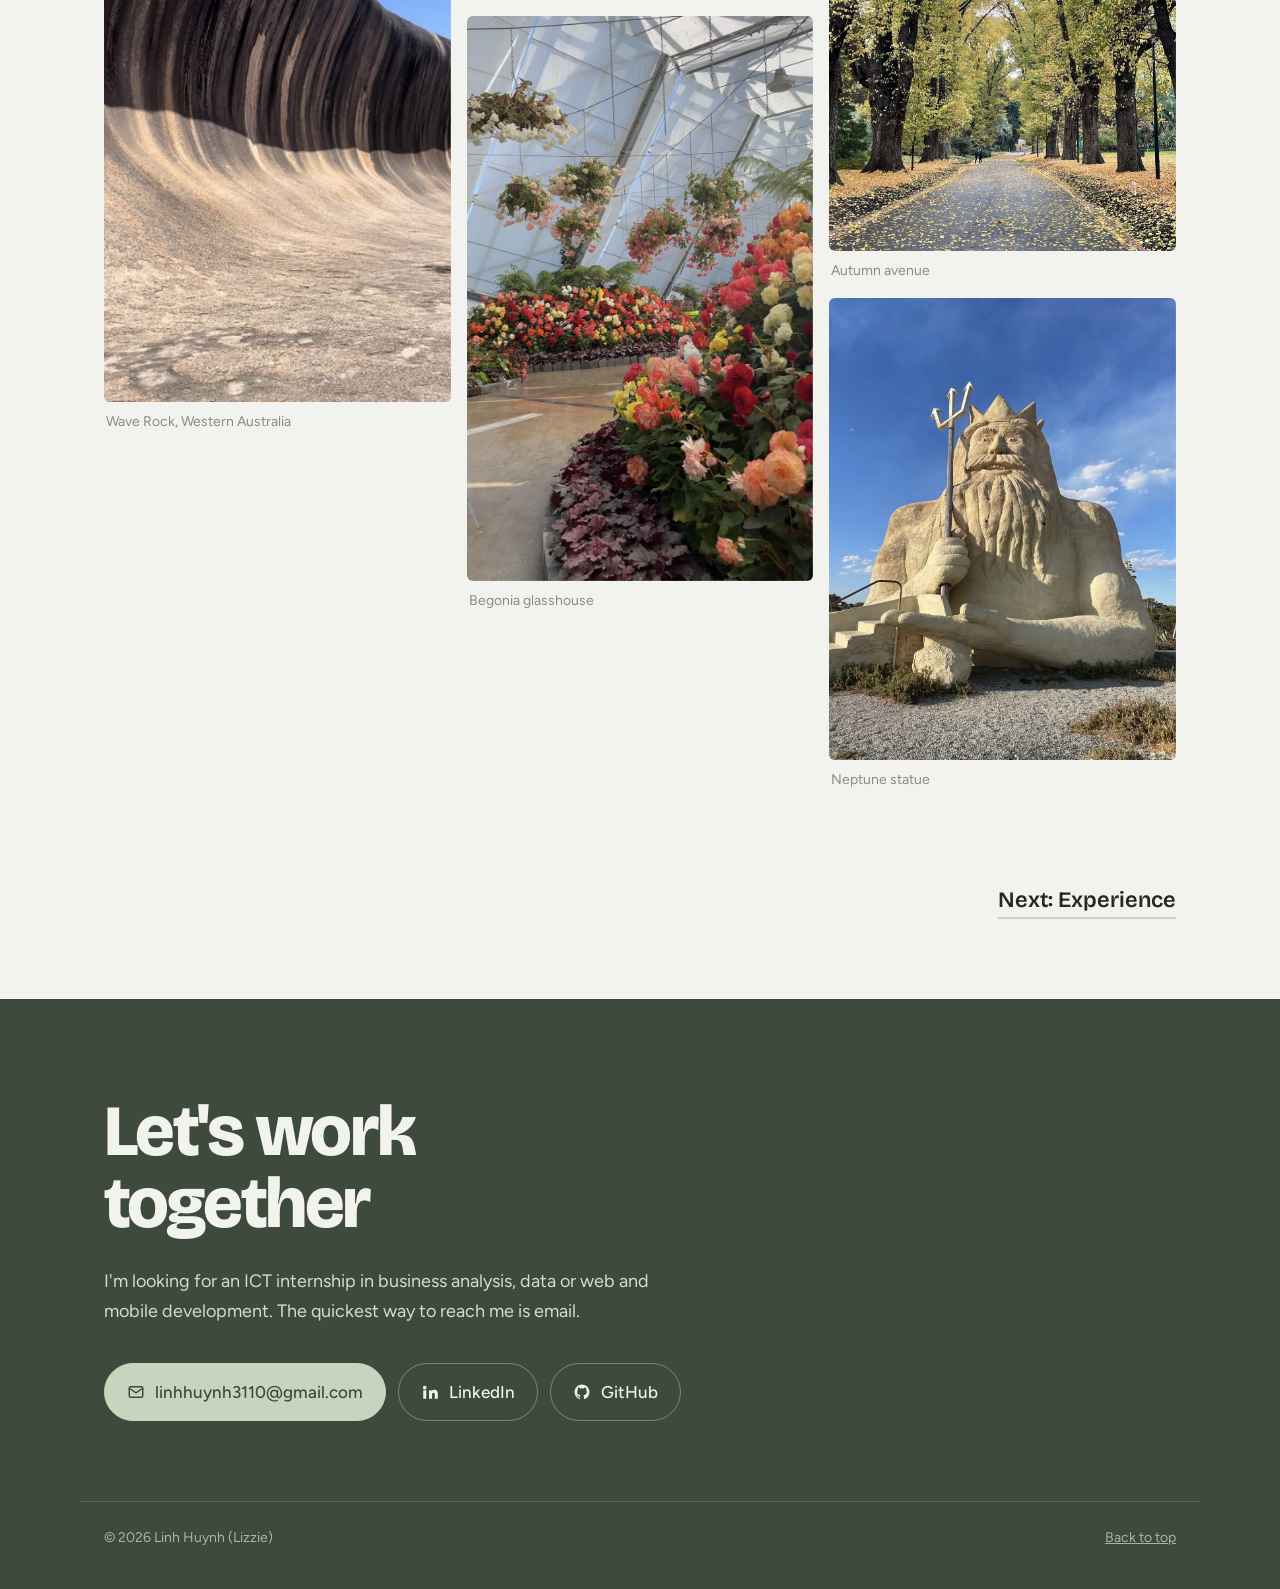
==== commit 022ed63a: "Reword and reorder VitaDairy details Co-Authored-By: Claude Opus 5.5 <noreply@anthropic.com> Claude-" ====
--- a/index.html
+++ b/index.html
@@ -54,7 +54,7 @@
         <div class="ph tone-b"><img src="images/lizzie.jpg" alt="Portrait of Linh Huynh" style="object-position:50% 35%"></div>
         <div class="about-text">
           <p>I'm Linh Huynh, a Master of ICT (Business Information Systems) student at CQUniversity Melbourne, with a GPA of 6.5 out of 7. I like the space where business needs meet technology: understanding what people need, then building the systems and reports that help them.</p>
-          <p>Before moving to Australia I spent more than four years at VitaDairy, one of Vietnam's leading infant-nutrition companies. I led Salesforce CRM integration, website and loyalty-app projects, gathered requirements from business teams, worked with technical vendors and used customer data to guide decisions.</p>
+          <p>Before moving to Australia I spent more than four years at VitaDairy, one of Vietnam's leading infant-nutrition companies. I worked on Salesforce CRM integration, website and loyalty-app projects, gathered requirements from business teams, worked with technical vendors and used customer data to guide decisions.</p>
           <p>Now I'm building on that with hands-on development and analytics: a real-time forecasting dashboard, a campus marketplace app, a budgeting app and a student marketplace website. I also co-founded Glow &amp; Aura, an online candle and gift store, where I built and run the Shopify site. I'm looking for an ICT internship where I can bring business analysis, data and development skills together.</p>
           <p>Away from the screen I'm usually behind a camera. I love travelling around Australia and photographing places, from coastlines to old steam trains, and you'll find my favourite shots in the Life section further down this page.</p>
           <div class="facts">
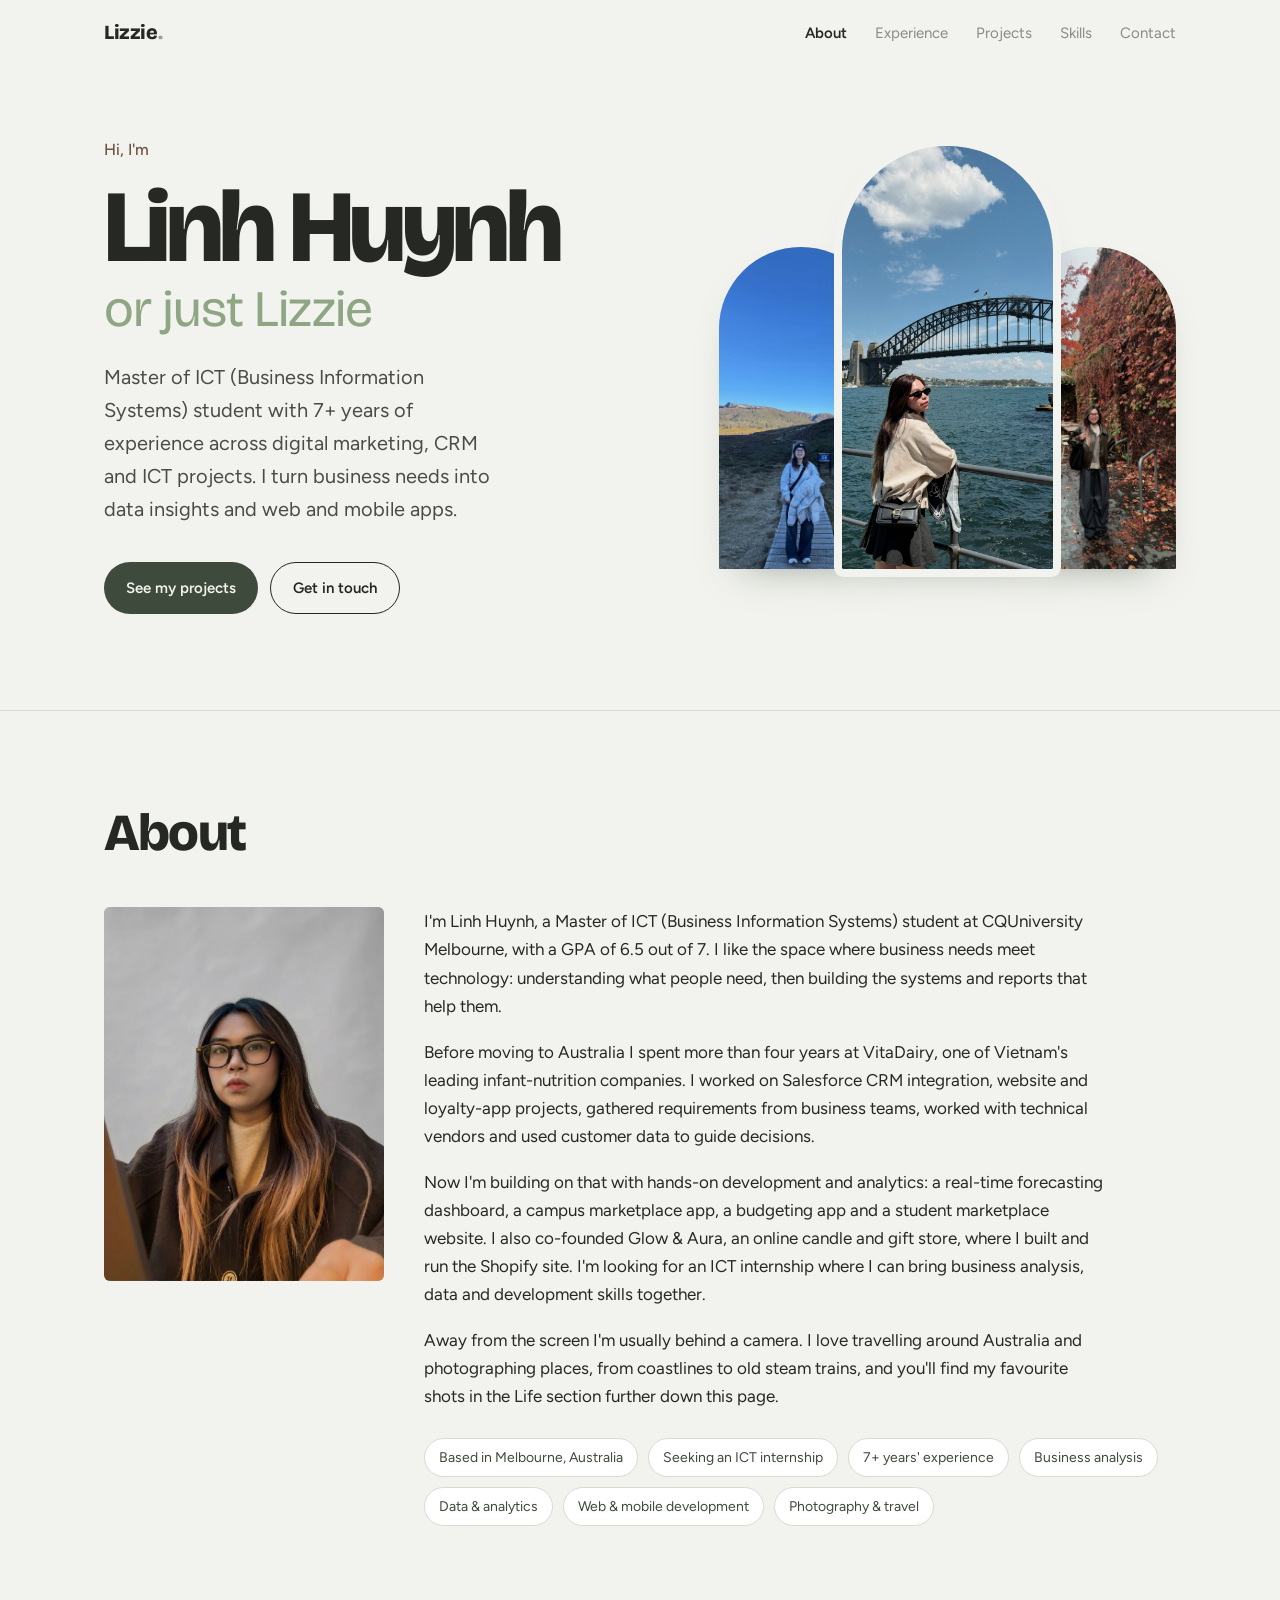
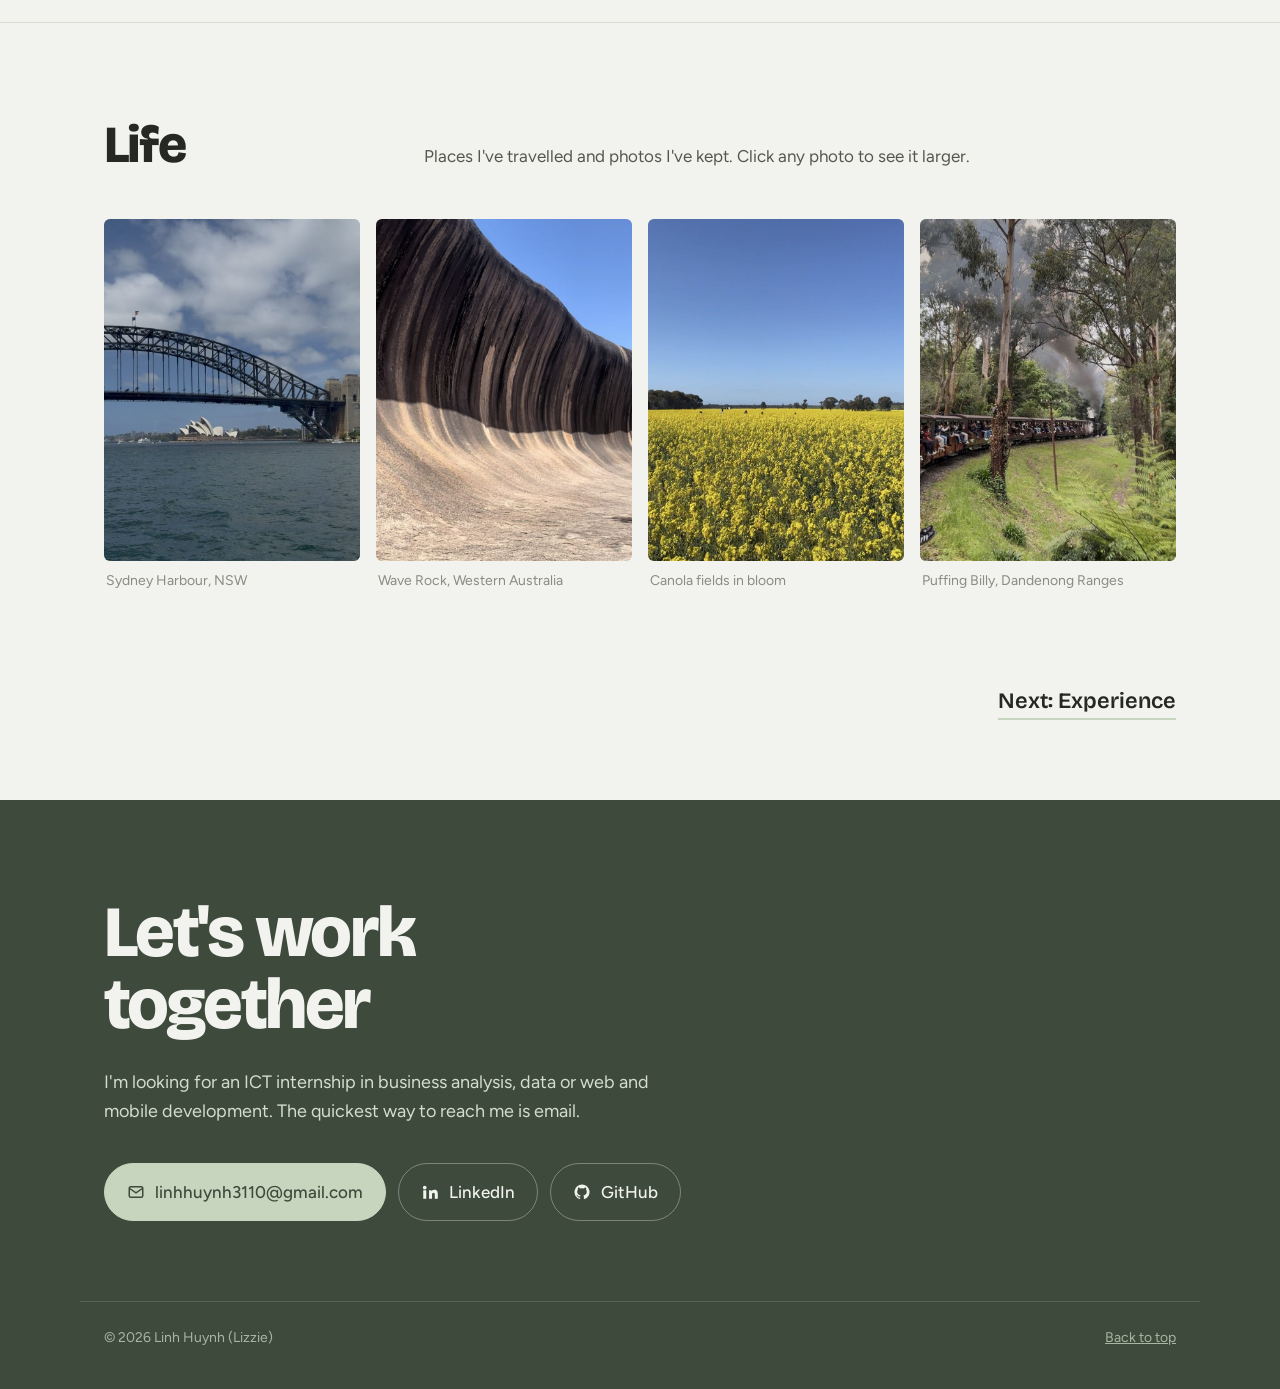
==== commit 08082ec4: "Show 4 photos in Life gallery Co-Authored-By: Claude Opus 5.5 <noreply@anthropic.com> Claude-Session" ====
--- a/index.html
+++ b/index.html
@@ -77,15 +77,9 @@
       <!-- EDIT: change any caption to the exact place. To add a photo, copy a <figure> line. -->
       <div class="gallery">
         <figure><div class="ph"><img src="images/travel-sydney.jpg" alt="Sydney Harbour Bridge and Opera House from the water"></div><figcaption>Sydney Harbour, NSW</figcaption></figure>
-        <figure><div class="ph"><img src="images/travel-coast.jpg" alt="Rocky headland and blue ocean under wispy clouds"></div><figcaption>Coastal clifftop walk</figcaption></figure>
         <figure><div class="ph"><img src="images/travel-wave-rock.jpg" alt="Curved striped granite wall of Wave Rock against blue sky"></div><figcaption>Wave Rock, Western Australia</figcaption></figure>
         <figure><div class="ph"><img src="images/travel-canola.jpg" alt="Bright yellow canola field under a clear blue sky"></div><figcaption>Canola fields in bloom</figcaption></figure>
         <figure><div class="ph"><img src="images/travel-puffing-billy.jpg" alt="Steam train curving through tall gum trees and ferns"></div><figcaption>Puffing Billy, Dandenong Ranges</figcaption></figure>
-        <figure><div class="ph"><img src="images/travel-begonias.jpg" alt="Glasshouse filled with hanging baskets and beds of begonias"></div><figcaption>Begonia glasshouse</figcaption></figure>
-        <figure><div class="ph"><img src="images/travel-sunset.jpg" alt="Orange sunset glow over a dark rippling sea"></div><figcaption>Sunset at sea</figcaption></figure>
-        <figure><div class="ph"><img src="images/travel-lookout.jpg" alt="Mountain lookout over a river and hills under grey cloud"></div><figcaption>Mountain lookout</figcaption></figure>
-        <figure><div class="ph"><img src="images/travel-avenue.jpg" alt="Avenue of tall trees with autumn leaves on the road"></div><figcaption>Autumn avenue</figcaption></figure>
-        <figure><div class="ph"><img src="images/travel-neptune.jpg" alt="Giant sculpted Neptune statue holding a trident"></div><figcaption>Neptune statue</figcaption></figure>
       </div>
     </div>
   </section>
@@ -101,7 +95,7 @@
           <svg viewBox="0 0 24 24" fill="none" stroke="currentColor" stroke-width="2"><rect x="3" y="5" width="18" height="14" rx="2"/><path d="m3 7 9 6 9-6"/></svg>
           linhhuynh3110@gmail.com
         </a>
-        <a href="https://www.linkedin.com/in/linh-huynh-524731154" target="_blank" rel="noopener">
+        <a href="https://www.linkedin.com/in/linh-huynh3110" target="_blank" rel="noopener">
           <svg viewBox="0 0 24 24" fill="currentColor"><path d="M4.98 3.5a2.5 2.5 0 1 1 0 5 2.5 2.5 0 0 1 0-5ZM3 9.5h4V21H3V9.5Zm7 0h3.8v1.6h.05c.53-1 1.83-2.05 3.77-2.05 4.03 0 4.78 2.65 4.78 6.1V21h-4v-5.1c0-1.22-.02-2.79-1.7-2.79-1.7 0-1.96 1.33-1.96 2.7V21h-4V9.5Z"/></svg>
           LinkedIn
         </a>
--- a/styles.css
+++ b/styles.css
@@ -224,14 +224,17 @@
 .key-row{display:flex;gap:18px;justify-content:center;margin-top:18px;font-size:13px;color:var(--stone)}
 @media (max-width:760px){
   .metro{padding-top:0}
-  .zones,.metro::after,.track,.stop-panel{display:none}
-  .stops{grid-template-columns:1fr;border-left:6px solid var(--moss);margin-left:14px}
+  .zones,.metro::after,.track,.stop-panel,.desk-only{display:none}
+  .stops{display:flex;flex-direction:column-reverse;border-left:6px solid var(--moss);margin-left:14px}
   .stop{padding:0 0 28px 26px;position:relative}
-  .stop.moved{margin-top:28px}
-  .stop.moved::before{content:"Moved to Melbourne";position:absolute;top:-30px;left:20px;font-size:12px;font-weight:600;color:var(--walnut)}
+  .stop.moved{margin-bottom:30px}
+  .stop.moved::after{content:"Moved to Melbourne";position:absolute;bottom:-14px;left:26px;font-size:12px;font-weight:600;color:var(--walnut)}
   .stop-btn{align-items:flex-start;text-align:left;padding:0;cursor:default}
   .dot,.big .dot{position:absolute;left:-23px;top:-2px;margin:0;width:24px;height:24px}
   .stop-yr{display:none}
+  .stop-btn[aria-pressed="true"] .dot{transform:none;background:var(--paper);border-color:var(--moss)}
+  .stu .stop-btn[aria-pressed="true"] .dot{border-color:var(--walnut)}
+  .big .stop-btn[aria-pressed="true"] .dot{background:var(--sage)}
   .stop-title,.stop-org{display:none}
   .stop-detail{display:block}
   .stop-detail h3{font:600 19px/1.3 var(--display);margin:2px 0}
@@ -280,5 +283,10 @@
 .tablet img{width:100%;height:100%;object-fit:contain;background:#fff}
 .tablet ~ .thumbs .thumb{width:46px;height:58px}
 @media (max-width:900px){.proj-grid{grid-template-columns:1fr}.proj.wide{grid-template-columns:1fr;gap:20px}}
+.gallery{columns:auto;display:grid;grid-template-columns:repeat(4,1fr);gap:16px}
+.gallery figure{margin:0}
+.gallery .ph{aspect-ratio:3/4}
+.gallery .ph img{height:100%;object-fit:cover}
+@media (max-width:760px){.gallery{grid-template-columns:1fr 1fr;gap:12px}}
 .contact-end{padding:96px 0 80px}
 .contact-end h2{font-size:clamp(40px,6vw,72px)}
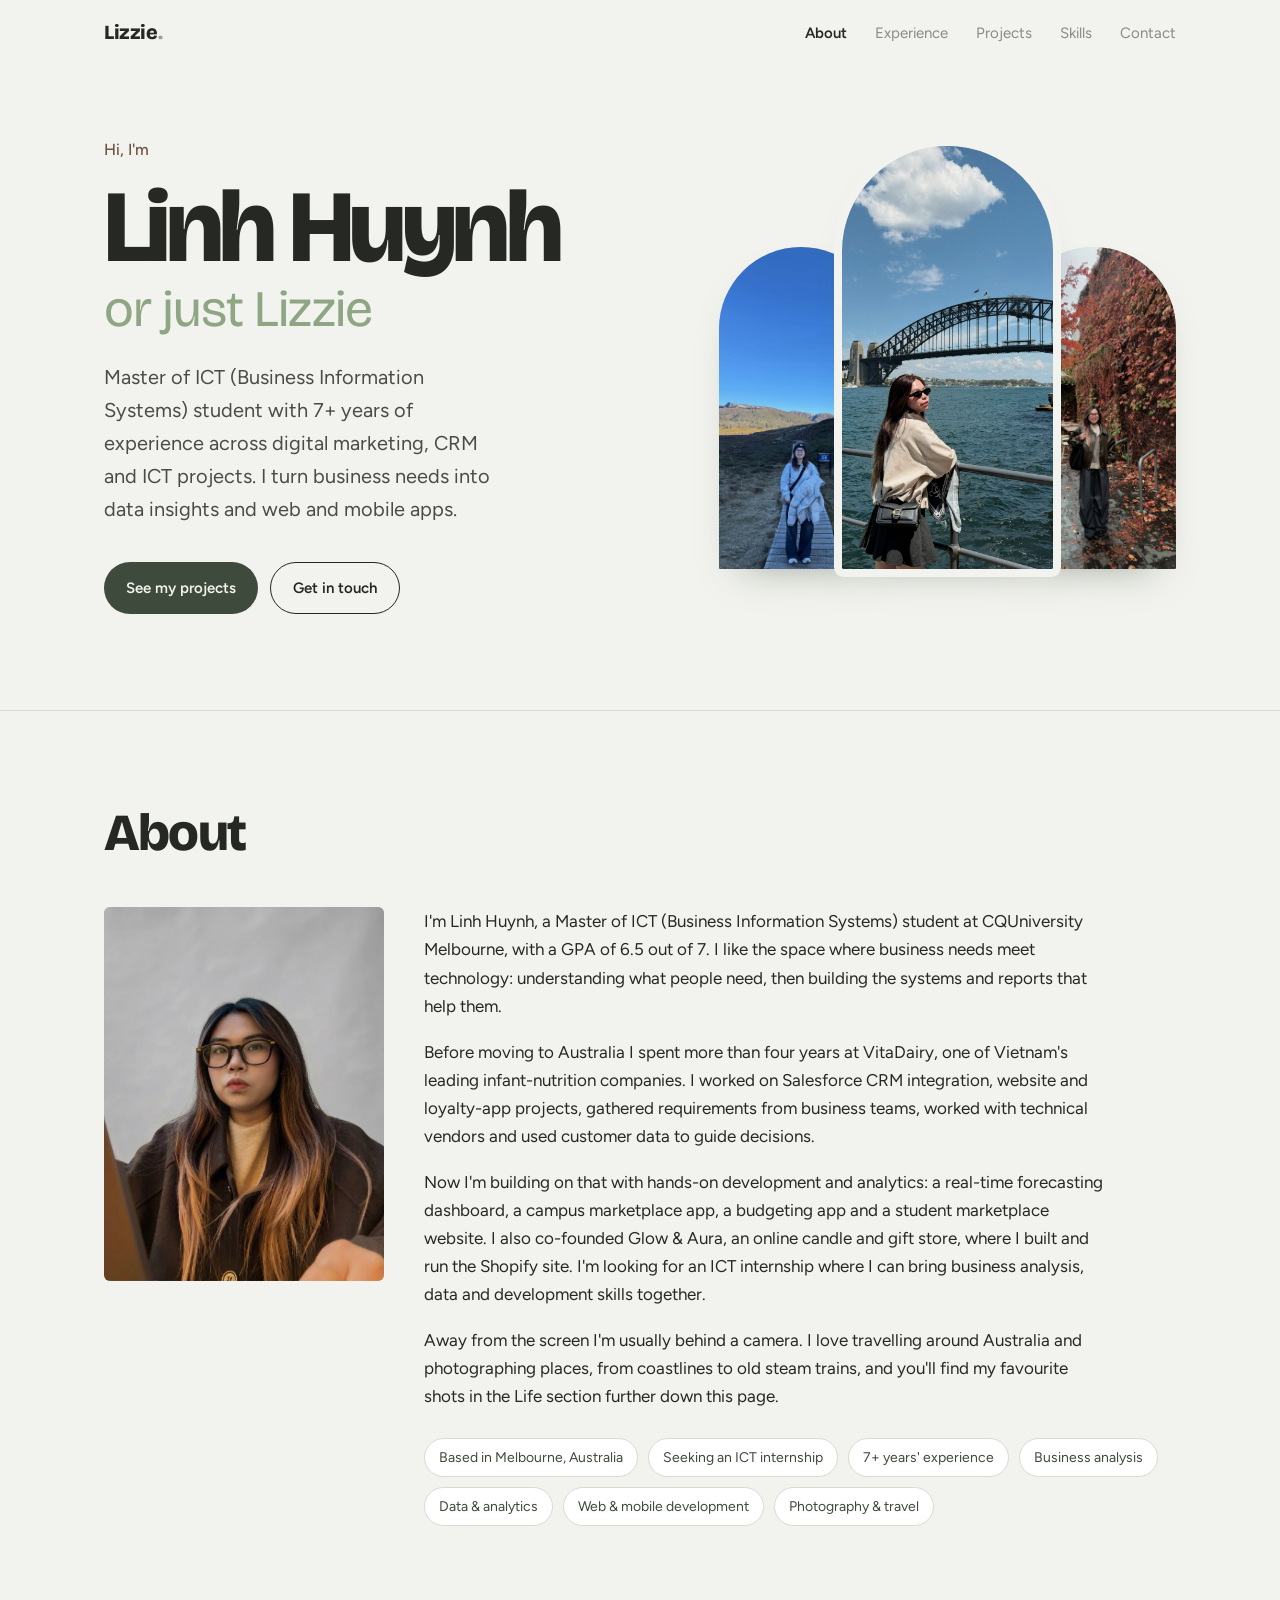
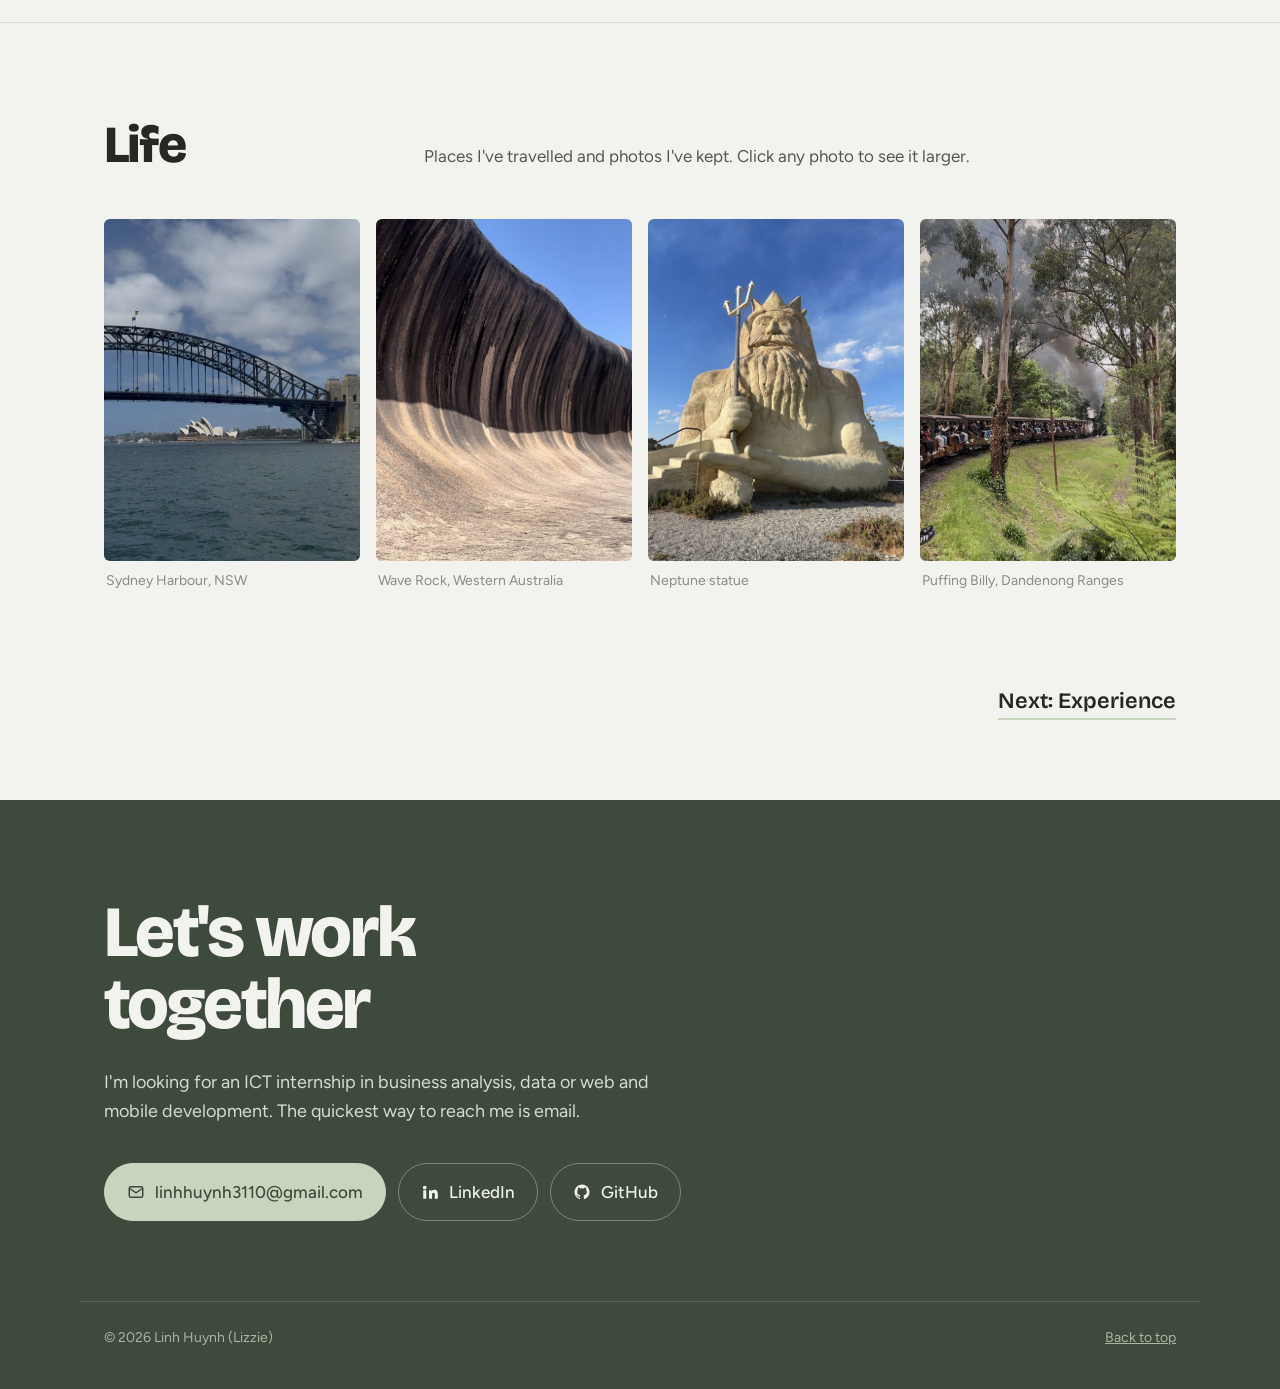
==== commit 497ff205: "Swap canola photo for Neptune statue in Life gallery Co-Authored-By: Claude Opus 5.5 <noreply@anthro" ====
--- a/index.html
+++ b/index.html
@@ -78,7 +78,7 @@
       <div class="gallery">
         <figure><div class="ph"><img src="images/travel-sydney.jpg" alt="Sydney Harbour Bridge and Opera House from the water"></div><figcaption>Sydney Harbour, NSW</figcaption></figure>
         <figure><div class="ph"><img src="images/travel-wave-rock.jpg" alt="Curved striped granite wall of Wave Rock against blue sky"></div><figcaption>Wave Rock, Western Australia</figcaption></figure>
-        <figure><div class="ph"><img src="images/travel-canola.jpg" alt="Bright yellow canola field under a clear blue sky"></div><figcaption>Canola fields in bloom</figcaption></figure>
+        <figure><div class="ph"><img src="images/travel-neptune.jpg" alt="Giant sculpted Neptune statue holding a trident"></div><figcaption>Neptune statue</figcaption></figure>
         <figure><div class="ph"><img src="images/travel-puffing-billy.jpg" alt="Steam train curving through tall gum trees and ferns"></div><figcaption>Puffing Billy, Dandenong Ranges</figcaption></figure>
       </div>
     </div>
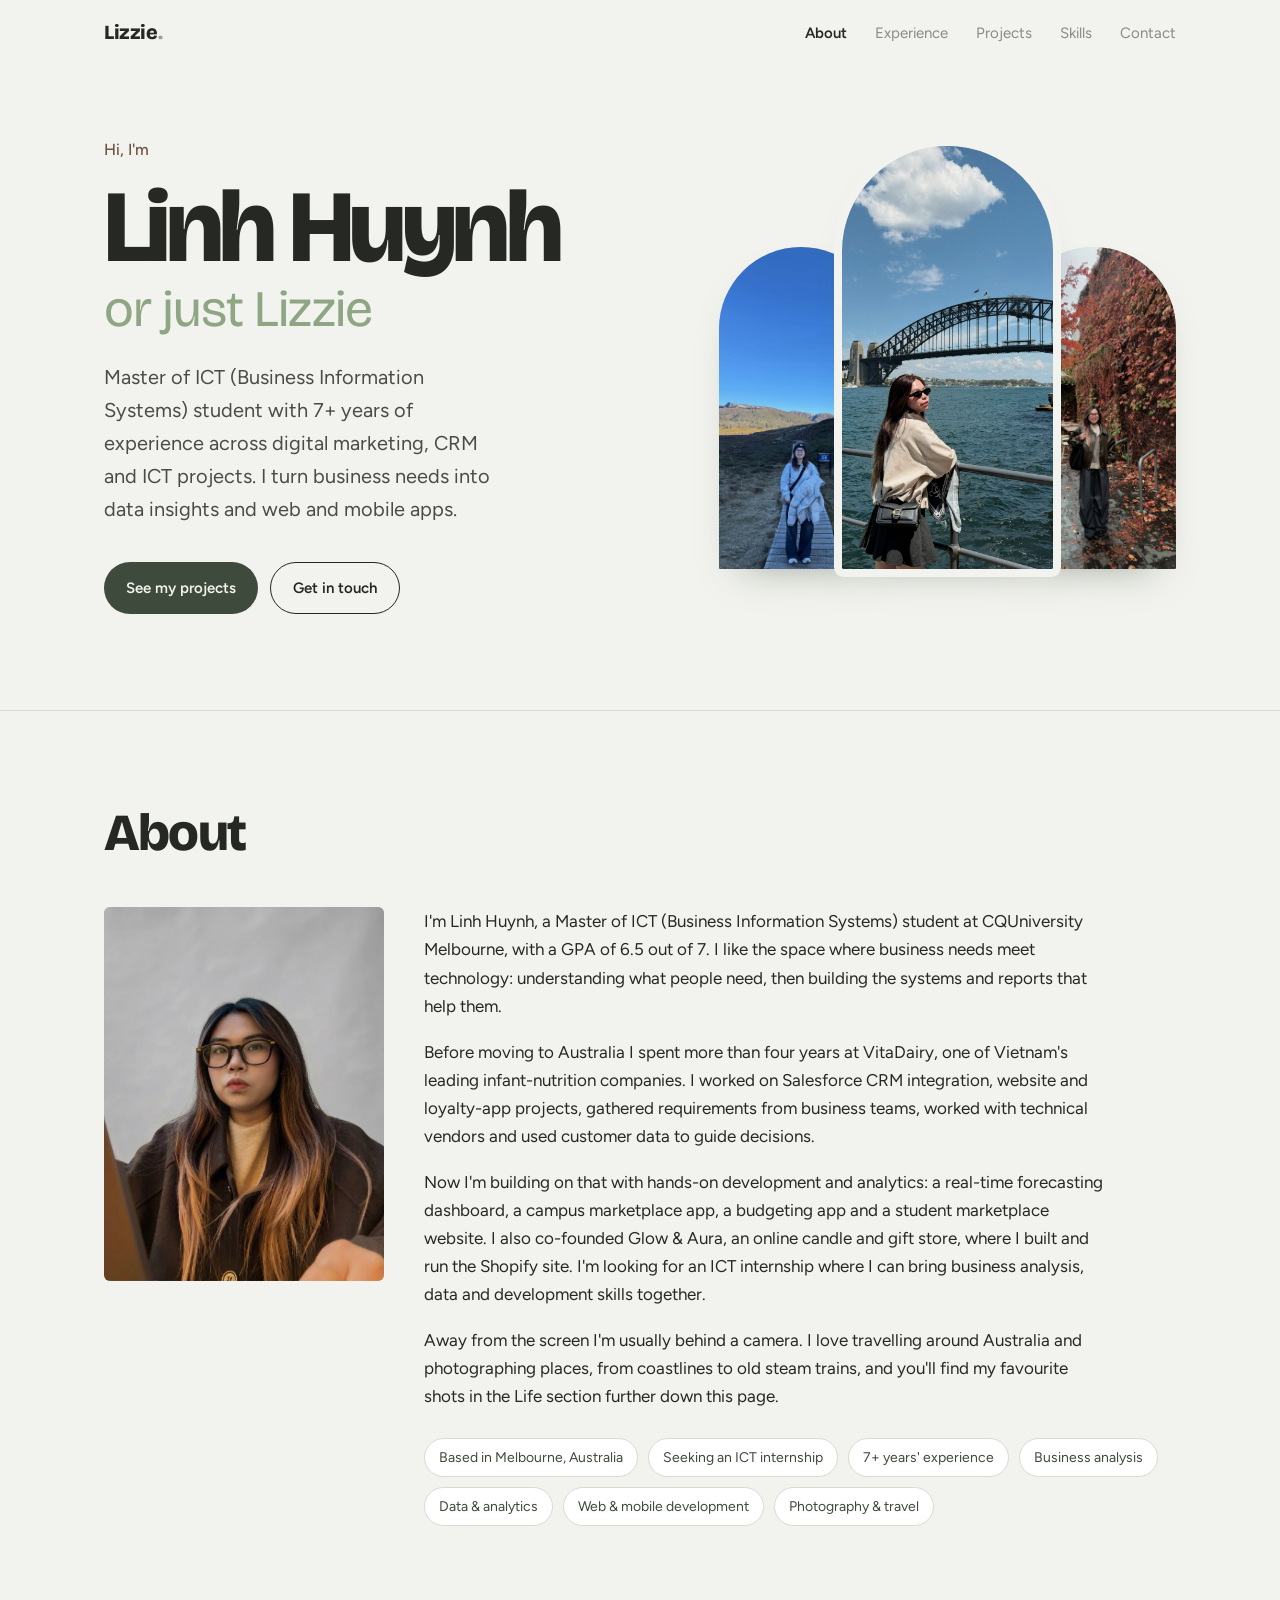
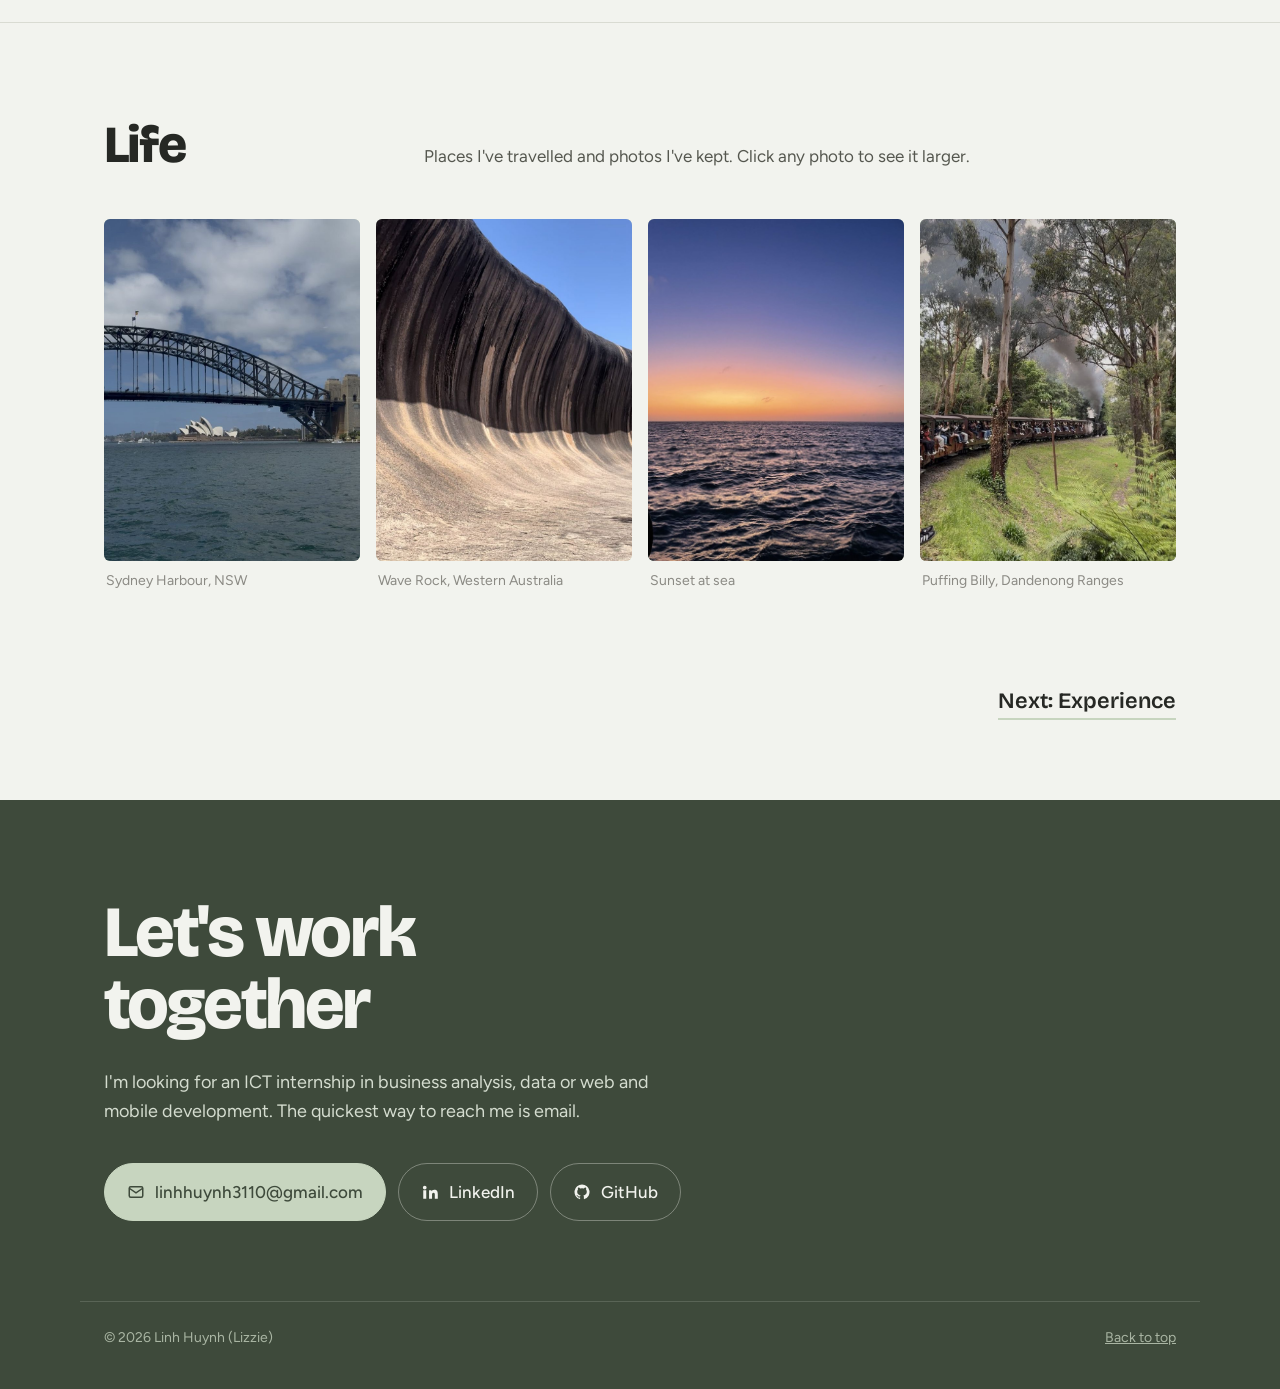
==== commit 3eec2ae0: "Swap Neptune photo for sunset in Life gallery Co-Authored-By: Claude Opus 5.5 <noreply@anthropic.com" ====
--- a/index.html
+++ b/index.html
@@ -78,7 +78,7 @@
       <div class="gallery">
         <figure><div class="ph"><img src="images/travel-sydney.jpg" alt="Sydney Harbour Bridge and Opera House from the water"></div><figcaption>Sydney Harbour, NSW</figcaption></figure>
         <figure><div class="ph"><img src="images/travel-wave-rock.jpg" alt="Curved striped granite wall of Wave Rock against blue sky"></div><figcaption>Wave Rock, Western Australia</figcaption></figure>
-        <figure><div class="ph"><img src="images/travel-neptune.jpg" alt="Giant sculpted Neptune statue holding a trident"></div><figcaption>Neptune statue</figcaption></figure>
+        <figure><div class="ph"><img src="images/travel-sunset.jpg" alt="Orange sunset glow over a dark rippling sea"></div><figcaption>Sunset at sea</figcaption></figure>
         <figure><div class="ph"><img src="images/travel-puffing-billy.jpg" alt="Steam train curving through tall gum trees and ferns"></div><figcaption>Puffing Billy, Dandenong Ranges</figcaption></figure>
       </div>
     </div>
